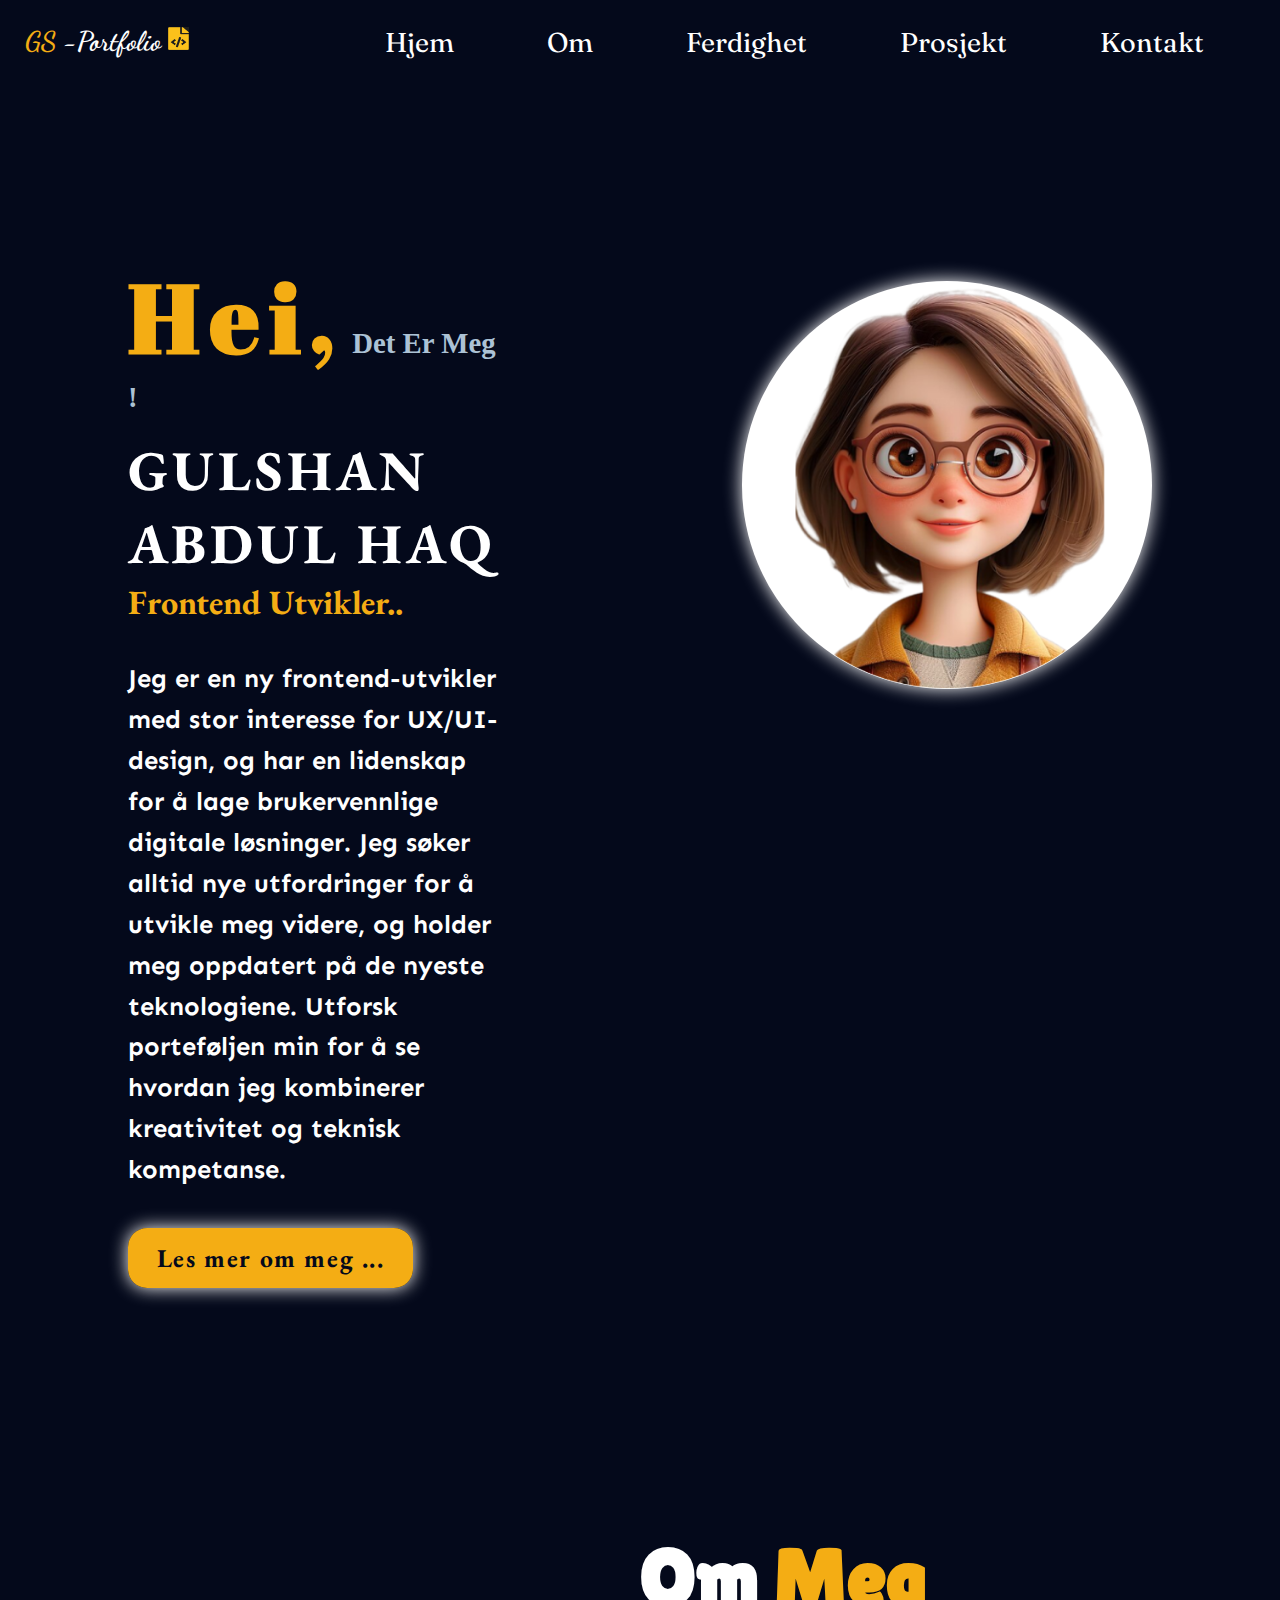
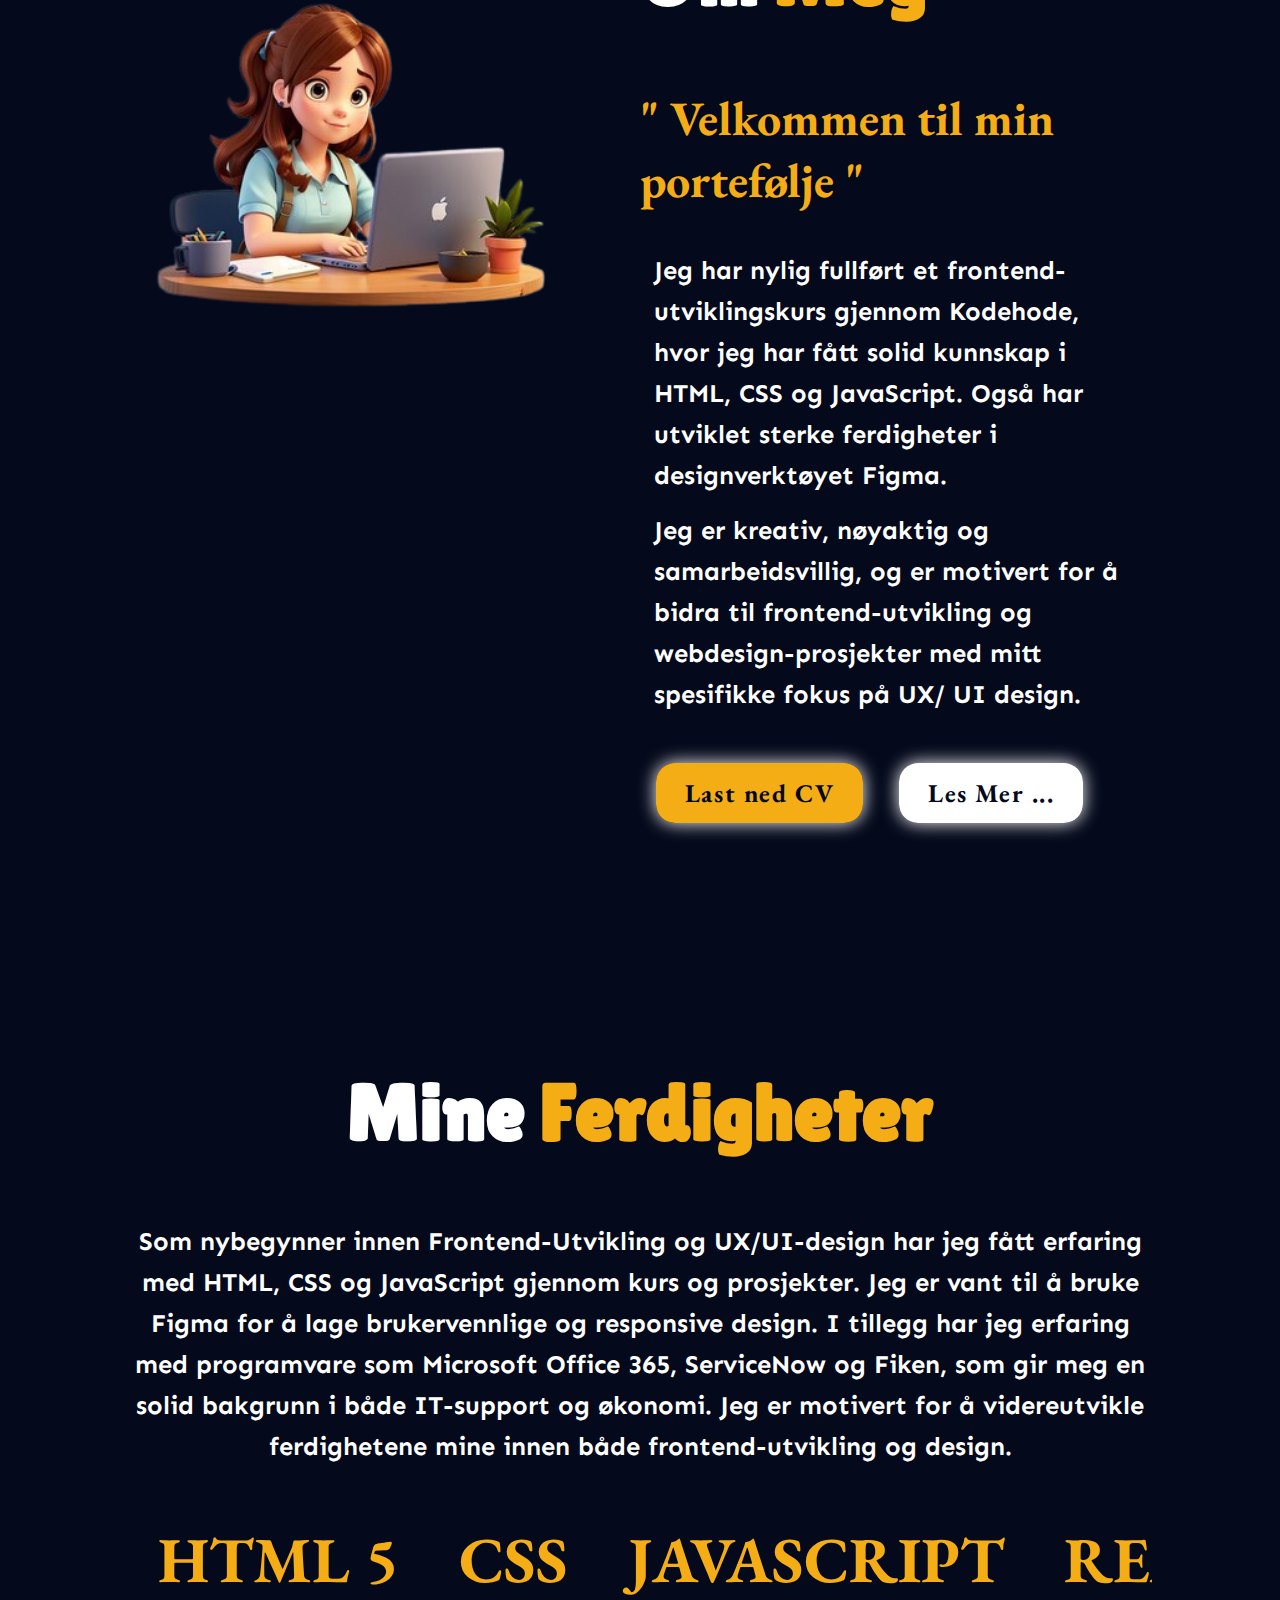
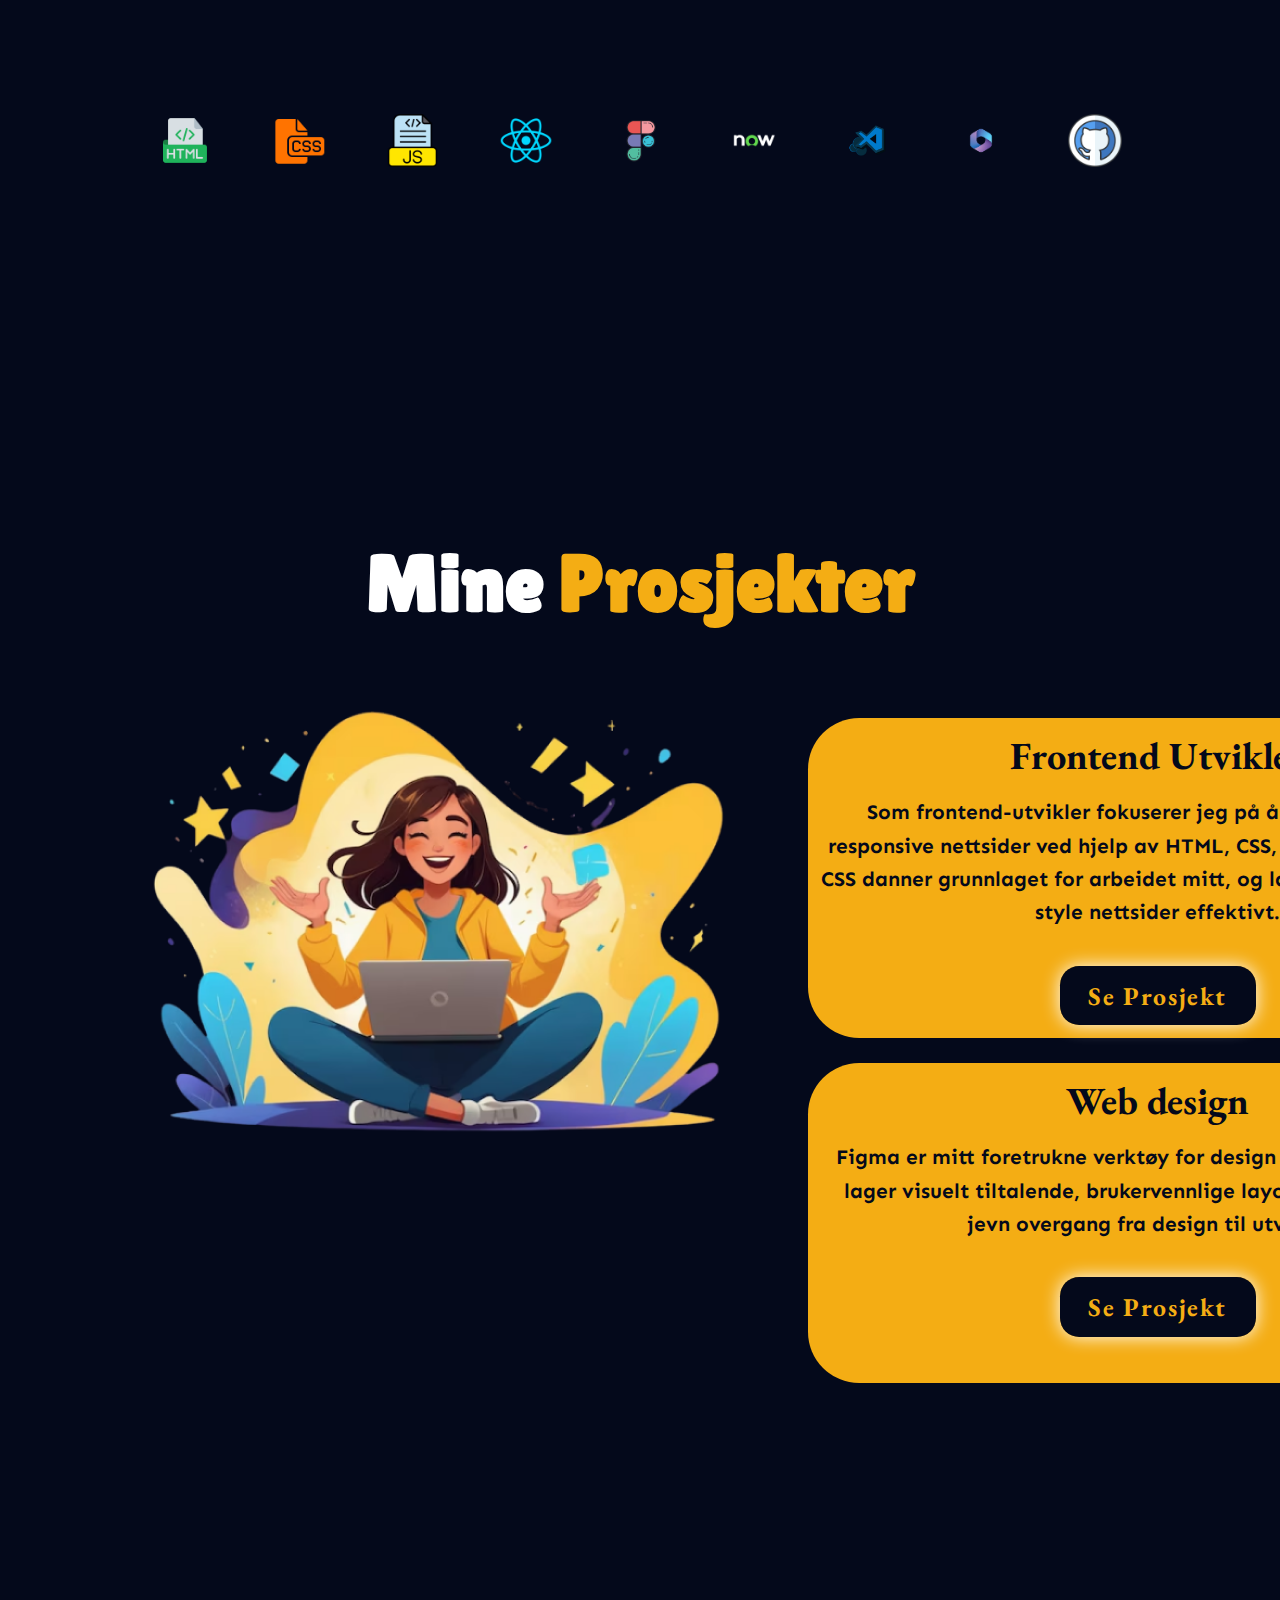
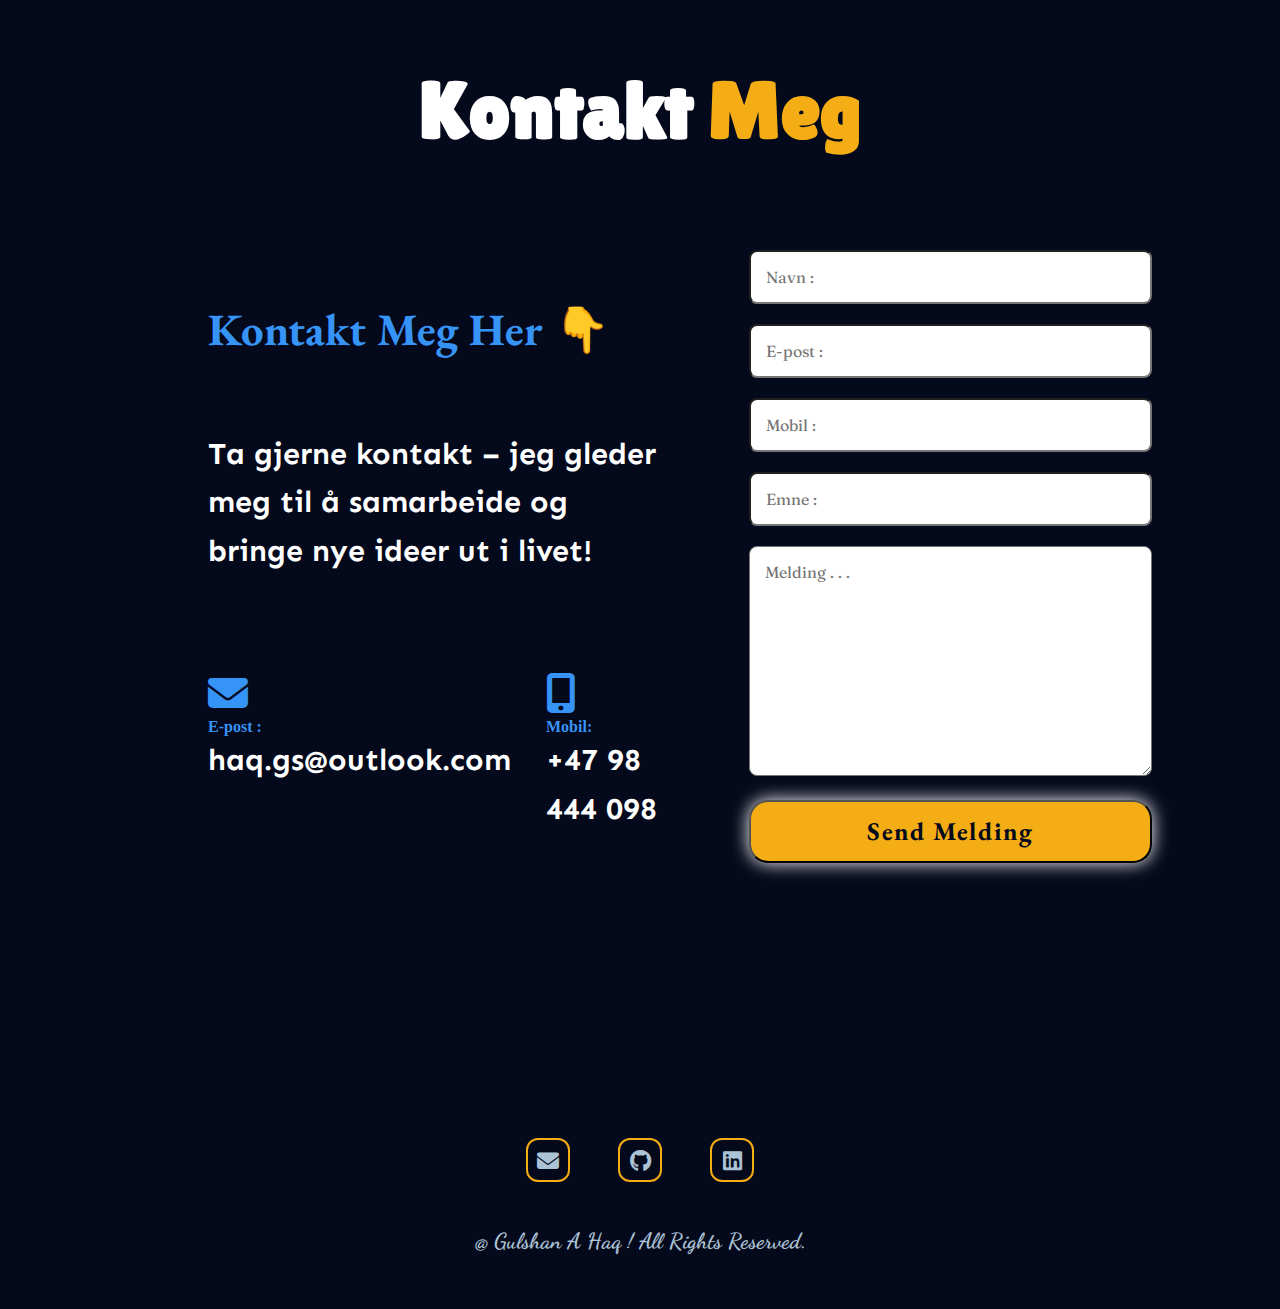
==== index.html @ 7c909b2b "first commit" ====
<!DOCTYPE html>
<html lang="en">
  <head>
    <link rel="icon" href="/images/logo.png" />
    <link rel="stylesheet" href="style.css" />
    <link
      rel="stylesheet"
      href="https://cdnjs.cloudflare.com/ajax/libs/font-awesome/6.7.2/css/all.min.css"
    />
    <link rel="preconnect" href="https://fonts.googleapis.com" />
    <link rel="preconnect" href="https://fonts.gstatic.com" crossorigin />
    <link
      href="https://fonts.googleapis.com/css2?family=Abril+Fatface&family=Concert+One&family=Dancing+Script:wght@400..700&family=EB+Garamond:ital,wght@0,400..800;1,400..800&family=Fraunces:ital,opsz,wght@0,9..144,100..900;1,9..144,100..900&family=Lilita+One&family=Roboto:ital,wght@0,100..900;1,100..900&family=Sen:wght@400..800&display=swap"
      rel="stylesheet"
    />
    <meta charset="UTF-8" />
    <meta name="viewport" content="width=device-width, initial-scale=1.0" />
    <title>GS-Portfolio 📜</title>
  </head>

  <body>
    <header class="hero">
      <a href="#home" class="logo-text"
        ><span>GS</span> -Portfolio
        <img class="avatar" src="/images/logo.png" alt=""
      /></a>
      <i class="fa-solid fa-bars" id="menu"></i>
      <nav class="nav-item">
        <a href="#home" class="active">Hjem</a>
        <a href="#about">Om</a>
        <a href="#skill">Ferdighet</a>
        <a href="#project">Prosjekt</a>
        <a href="#contact">Kontakt</a>
      </nav>
    </header>

    <!-- Home Section -->

    <section class="home" id="home">
      <div class="main-text">
        <h2 class="title"><span class="hi"> Hei,</span> Det Er Meg !</h2>
        <h1>GULSHAN ABDUL HAQ</h1>
        <h3 class="sec-title"><span></span></h3>
        <p>
          Jeg er en ny frontend-utvikler med stor interesse for UX/UI-design, og
          har en lidenskap for å lage brukervennlige digitale løsninger. Jeg
          søker alltid nye utfordringer for å utvikle meg videre, og holder meg
          oppdatert på de nyeste teknologiene. Utforsk porteføljen min for å se
          hvordan jeg kombinerer kreativitet og teknisk kompetanse.
        </p>
        <div class="btn-gp">
          <a href="#about" class="button">Les mer om meg ...</a>
        </div>
      </div>
      <div class="profile-img">
        <img src="/images/Profile-img.png" alt="profile" />
      </div>
    </section>

    <!-- About Section -->

    <section class="about" id="about">
      <div class="about-img">
        <img src="/images/imge 1.png" />
      </div>
      <div class="about-content">
        <h2 class="sec-main-title">Om <span> Meg</span></h2>
        <h3>" Velkommen til min portefølje "</h3>
        <p>
          Jeg har nylig fullført et frontend-utviklingskurs gjennom Kodehode,
          hvor jeg har fått solid kunnskap i HTML, CSS og JavaScript. Også har
          utviklet sterke ferdigheter i designverktøyet Figma.
        </p>
        <p id="pre">
          Jeg er kreativ, nøyaktig og samarbeidsvillig, og er motivert for å
          bidra til frontend-utvikling og webdesign-prosjekter med mitt
          spesifikke fokus på UX/ UI design.
        </p>
        <div class="btn-gp">
          <a
            href="https://www.figma.com/proto/mhnG9wKRWBPn8OyDYV8kW4/Gulshan-CV?node-id=0-122&t=l3WP8nBnWAN8lAWL-0&scaling=min-zoom&content-scaling=fixed&page-id=0%3A1&hide-ui=1"
            target="_blank"
            class="button"
            >Last ned CV</a
          >
          <a
            href="https://www.figma.com/proto/DWPA4QDFUedU6P9Cvgsxxa/Pitch?node-id=0-9&t=EdlfCKDQo7dmoypr-0&scaling=min-zoom&content-scaling=fixed&page-id=0%3A1&hide-ui=1"
            target="_blank"
            class="button"
            >Les Mer ...</a
          >
        </div>
      </div>
    </section>

    <!-- Resume Section -->

    <section class="skill" id="skill">
      <h2 class="sec-main-title">Mine <span> Ferdigheter</span></h2>
      <div class="content-text">
        <p>
          Som nybegynner innen Frontend-Utvikling og UX/UI-design har jeg fått
          erfaring med HTML, CSS og JavaScript gjennom kurs og prosjekter. Jeg
          er vant til å bruke Figma for å lage brukervennlige og responsive
          design. I tillegg har jeg erfaring med programvare som Microsoft
          Office 365, ServiceNow og Fiken, som gir meg en solid bakgrunn i både
          IT-support og økonomi. Jeg er motivert for å videreutvikle
          ferdighetene mine innen både frontend-utvikling og design.
        </p>
      </div>

      <div class="slider-1">
        <div class="category">
          <div class="item"><h3>HTML 5</h3></div>
          <div class="item"><h3>CSS</h3></div>
          <div class="item"><h3>JAVASCRIPT</h3></div>
          <div class="item"><h3>REACT</h3></div>
          <div class="item"><h3>FIGMA</h3></div>
          <div class="item"><h3>SERVICE NOW</h3></div>
          <div class="item"><h3>VS CODE</h3></div>
          <div class="item"><h3>OFFICE 365</h3></div>
          <div class="item"><h3>GITHUB</h3></div>
        </div>
      </div>

      <div class="slider-2">
        <div class="category">
          <div class="item-2"><img src="/icons/html.png" alt="" /></div>
          <div class="item-2"><img src="/icons/css.png" alt="" /></div>
          <div class="item-2"><img src="/icons/js.png" alt="" /></div>
          <div class="item-2"><img src="/icons/React.webp" alt="" /></div>
          <div class="item-2"><img src="/icons/figma.png" alt="" /></div>
          <div class="item-2"><img src="/icons/sv.png" alt="" /></div>
          <div class="item-2"><img src="/icons/VS.png" alt="" /></div>
          <div class="item-2"><img src="/icons/image 13.png" alt="" /></div>
          <div class="item-2"><img src="/icons/github.png" alt="" /></div>
        </div>
      </div>
    </section>

    <!-- Project section -->

    <section class="project" id="project">
      <h2 class="sec-main-title">Mine <span>Prosjekter</span></h2>
      <div class="projects-container">
        <div class="img-container">
          <img src="/images/image 1.png" alt="" />
        </div>
        <div class="text-container">
          <div class="projects-box">
            <h4>Frontend Utvikler</h4>
            <p>
              Som frontend-utvikler fokuserer jeg på å lage dynamiske,
              responsive nettsider ved hjelp av HTML, CSS, JavaScript. HTML og
              CSS danner grunnlaget for arbeidet mitt, og lar meg strukturere og
              style nettsider effektivt.
            </p>
            <div class="btn-gp">
              <a class="button" href="frontend-projects.html" target="_blank"
                >Se Prosjekt</a
              >
            </div>
          </div>

          <div class="projects-box">
            <h4>Web design</h4>
            <p>
              Figma er mitt foretrukne verktøy for design og prototyping. Jeg
              lager visuelt tiltalende, brukervennlige layouter, som sikrer en
              jevn overgang fra design til utvikling.
            </p>
            <div class="btn-gp">
              <a class="button" href="figma_projects.html" target="_blank"
                >Se Prosjekt</a
              >
            </div>
          </div>
        </div>
      </div>
    </section>

    <!-- Contact section -->
    <section class="contact" id="contact">
      <h2 class="sec-main-title">Kontakt <span>Meg</span></h2>

      <div class="contact-container">
        <div class="left-box">
          <h4>Kontakt Meg Her 👇</h4>
          <p>
            Ta gjerne kontakt – jeg gleder meg til å samarbeide og bringe nye
            ideer ut i livet!
          </p>
          <div class="contact-info">
            <div class="contact-1">
              <div class="icon">
                <i class="fa-solid fa-envelope"></i>
              </div>
              <div class="contact-details">
                <h5>E-post :</h5>
                <p>haq.gs@outlook.com</p>
              </div>
            </div>

            <div class="contact-1">
              <div class="icon">
                <i class="fa-solid fa-mobile-screen-button"></i>
              </div>
              <div class="contact-details">
                <h5>Mobil:</h5>
                <p>+47 98 444 098</p>
              </div>
            </div>
          </div>
        </div>

        <div class="form-box">
          <form action="">
            <div class="form-group">
              <div class="form-container">
                <input type="text" placeholder="Navn :" required />
                <input type="email" placeholder="E-post :" required />
                <input type="number" placeholder="Mobil :" required />
                <input type="text" placeholder="Emne :" required />
              </div>
            </div>

            <div class="form-group-sec">
              <textarea
                name=""
                id=""
                cols="60"
                rows="20"
                placeholder="Melding . . ."
                required
              ></textarea>
            </div>

            <div class="btn-gp">
              <input type="submit" value="Send Melding" class="button" />
            </div>
          </form>
        </div>
      </div>
    </section>

    <!-- Footer -->
    <footer class="footer">
      <div class="social">
        <a href="mailto:haq.gs@outlook.com"
          ><i class="fa-solid fa-envelope"></i
        ></a>
        <a href="https://github.com/Haq-Gulshan" target="_blank"
          ><i class="fa-brands fa-github"></i
        ></a>
        <a
          href="https://www.linkedin.com/in/gulshan-abdul-haq-49710a2a9/"
          target="_blank"
          ><i class="fa-brands fa-linkedin"></i
        ></a>
      </div>
      <p class="name">@ Gulshan A Haq ! All Rights Reserved.</p>
    </footer>
  </body>
</html>
---- style.css ----
* {
  margin: 0;
  padding: 0;
  box-sizing: border-box;
  text-decoration: none;
}

html {
  scroll-behavior: smooth;
}

body {
  background-color: var(--main-bg-color);
}

section {
  padding: 8rem 10% 8rem;
  min-height: 100vh;
}

:root {
  --main-bg-color: #04091b;
  --text-color: white;
  --sec-text-color: #acc2d5;
  --accent-color: rgb(244, 173, 20);
  --icon-color: #3794f7;

  --logo-footer: "Dancing Script", serif;
  --nav-input: "Fraunces", serif;
  --paragraph: "Sen", serif;
  --sec-title: "EB Garamond", serif;
  --sec-main-title: "Lilita One", serif;
  --hi-text: "Abril Fatface", serif;
}

/* Hero section--- */
.hero {
  background-color: var(--main-bg-color);
  top: 0;
  position: sticky;
  width: 100%;
  display: flex;
  justify-content: space-between;
  align-items: center;
}
.logo-text {
  font-size: 1.7rem;
  font-weight: bold;
  color: var(--text-color);
  font-family: var(--logo-footer);
  margin: 25px;
}
.logo-text span {
  color: var(--accent-color);
}

.avatar {
  max-width: 23px;
  max-height: 23px;
}

/* Navigation section----- */
.nav-item {
  display: flex;
  gap: 5px;
}

.nav-item a {
  color: var(--text-color);
  font-size: 1.7rem;
  padding: 8px 12px;
  margin-right: 4rem;
  font-family: var(--nav-input);
}

.nav-item a:hover {
  background: var(--accent-color);
  color: var(--main-bg-color);
  border-radius: 13px;
}

#menu {
  display: none;
  color: var(--accent-color);
  font-size: 2.4rem;
}

/* Home Section------- */
.home {
  display: flex;
  gap: 15rem;
}
.main-text {
  margin-top: 2.5rem;
}
.title {
  font-size: 1.8rem;
  margin-bottom: 20px;
  color: var(--sec-text-color);
}
.hi {
  color: var(--accent-color);
  font-size: 6rem;
  letter-spacing: 10px;
  font-family: var(--hi-text);
}
.main-text h1 {
  font-size: 3.5rem;
  letter-spacing: 4px;
  color: var(--text-color);
  font-family: var(--sec-title);
}
.sec-title {
  font-size: 34px;
  font-family: var(--sec-title);
  margin-bottom: 35px;
}
.sec-title span::before {
  color: var(--accent-color);
  content: "Frontend Utvikler..";
  animation: words 1.5s infinite, typing 1s steps(30) infinite;
}

@keyframes words {
  0%,
  50% {
    content: "Frontend Utvikler";
  }
  51%,
  100% {
    content: "UX UI Designer";
  }
}

@keyframes typing {
  0% {
    width: 0;
  }
  25% {
    width: 100%;
  }
  50% {
    width: 0;
  }
  75% {
    width: 100%;
  }
  100% {
    width: 0;
  }
}
p {
  font-family: var(--paragraph);
  color: var(--text-color);
  font-weight: bold;
  font-size: 1.6rem;
  line-height: 1.6;
  margin-bottom: 50px;
}
.button {
  font-family: var(--sec-title);
  font-weight: bold;
}
.btn-gp .button {
  color: var(--main-bg-color);
  background-color: var(--accent-color);
  box-shadow: 0 0 18px var(--text-color);
  border-radius: 1.2rem;
  font-size: 1.6rem;
  text-align: center;
  padding: 0.8rem 1.8rem;
  letter-spacing: 0.1rem;
  transition: 0.6s ease-in-out;
  cursor: pointer;
}
.btn-gp .button:hover {
  background-color: var(--main-bg-color);
  color: var(--accent-color);
  font-size: 1.8rem;
}
.profile-img img {
  width: 32vw;
  height: auto;
  border-radius: 50%;
  box-shadow: 0 0 18px var(--text-color);
  cursor: pointer;
  transition: 0.6s ease-in-out;
  background-color: var(--text-color);
  margin-top: 70px;
}
.profile-img img:hover {
  box-shadow: 0 0 15px var(--text-color), 0 0 50px var(--text-color),
    0 0 75px var(--text-color);
}

/* Om Meg section-------------- */
.about {
  display: flex;
  gap: 4rem;
}
.about-img img {
  width: 35vw;
  height: 35vw;
}
.about-content h2 {
  text-align: left;
}
.sec-main-title {
  font-family: var(--sec-main-title);
  font-size: 5rem;
  text-align: center;
  color: var(--text-color);
  margin-bottom: 4rem;
}
.sec-main-title span {
  color: var(--accent-color);
}
.about-content h3 {
  font-size: 3rem;
  color: var(--accent-color);
  font-family: var(--sec-title);
  margin-bottom: 40px;
}
.about-content p {
  margin: 0.9rem;
}
#pre {
  margin-bottom: 60px;
}
.about-content .btn-gp .button {
  margin: 16px;
}
.btn-gp a:nth-of-type(2) {
  background-color: var(--text-color);
}

/* Resume page section ------------- */
.content-text p {
  text-align: center;
}
.slider-1,
.slider-2 {
  overflow: hidden;
  position: relative;
  margin-bottom: 40px;
}
.category {
  display: flex;
  width: 100%;
  animation: slide 12s linear infinite;
}
.item,
.item-2 {
  margin: 0 30px;
  min-width: auto;
  /* height: 100px; */
}
.item-2 {
  height: 200px;
}
.item h3 {
  font-size: 4rem;
  font-family: var(--sec-title);
  color: var(--accent-color);
  transition: transform 0.5s ease-in-out;
  white-space: nowrap;
  overflow: visible;
}
.item-2 img {
  width: 100%;
  height: 100%;
  object-fit: contain;
  transition: transform 0.5s ease-in-out;
}
.slider-2 .category {
  animation: slideReverse 12s linear infinite;
}
@keyframes slideReverse {
  0% {
    transform: translateX(0);
  }
  50% {
    transform: translateX(50%);
  }
  100% {
    transform: translateX(100%);
  }
}
@keyframes slide {
  from {
    transform: translateX(50%);
  }
  to {
    transform: translateX(-80%);
  }
}

/* Project section ----------- */
.projects-container {
  display: grid;
  grid-template-columns: repeat(2, 1fr);
  gap: 1.8rem;
}
.projects-box {
  background-color: var(--accent-color);
  width: 700px;
  height: 320px;
  align-items: center;
  text-align: center;
  border-radius: 3.2rem;
  transition: 0.4s ease-in-out;
  cursor: pointer;
  margin: 25px;
  padding: 0.8rem;
}
.projects-box:hover {
  color: var(--main-bg-color);
  background: var(--text-color);
  transform: scale(1.03);
  border: 5px solid var(--accent-color);
}
.projects-box h4 {
  font-size: 2.4rem;
  font-family: var(--sec-title);
  margin-bottom: 15px;
  text-align: center;
  color: var(--main-bg-color);
}
.projects-box p {
  color: var(--main-bg-color);
  text-align: center;
  font-size: 1.3rem;
  margin-bottom: 50px;
}
.project .button {
  background-color: var(--main-bg-color);
  color: var(--accent-color);
}

/* Contact section */
.contact-container {
  display: flex;
  height: auto;
}
.left-box {
  max-width: 45%;
  margin: 80px;
}
.left-box h4 {
  font-size: 2.8rem;
  color: var(--icon-color);
  margin-bottom: 4.5rem;
  font-family: var(--sec-title);
}
.left-box p {
  font-size: 1.9rem;
  margin-bottom: 6rem;
}
.contact-info {
  display: grid;
  gap: 35px;
  grid-template-columns: 1fr 1fr;
}
.icon {
  font-size: 40px;
  color: var(--icon-color);
}
.icon:hover {
  color: var(--text-color);
}
.contact-details h5 {
  font-size: 16px;
  color: var(--icon-color);
}
.contact-details p:hover {
  color: var(--icon-color);
  text-shadow: 0 0 20px var(--text-color);
}

form {
  padding-top: 30px;
}
input,
textarea {
  font-family: var(--nav-input);
  width: 100%;
  padding: 15px;
  font-size: 16px;
  border-radius: 8px;
  margin-bottom: 20px;
}
input:focus,
textarea:focus {
  outline: none;
  border-color: var(--accent-color);
}
textarea {
  height: 230px;
}

/* Footer Section------------- */
.footer .social {
  text-align: center;
}
.footer .social a {
  width: 44px;
  height: 44px;
  line-height: 44px;
  border-radius: 12px;
  border: 2px solid var(--accent-color);
  display: inline-block;
  margin: 0 22px;
  color: var(--sec-text-color);
  font-size: 22px;
  transition: 0.2s ease-in-out;
}
.footer .social a:hover {
  color: var(--accent-color);
  background-color: var(--main-bg-color);
  transform: scale(1.3) translateY(-12px);
  box-shadow: 0 0 20px var(--text-color);
}
.footer .name {
  font-size: 22px;
  font-family: var(--logo-footer);
  color: var(--sec-text-color);
  text-align: center;
  margin-top: 42px;
}
.name:hover {
  color: var(--accent-color);
  text-shadow: 0 0 8px var(--text-color);
}

/* SCROLLBAR */
::-webkit-scrollbar {
  width: 10px;
}
::-webkit-scrollbar-thumb {
  background-color: var(--main-bg-color);
}
::-webkit-scrollbar-track {
  background-color: var(--text-color);
}
@media (max-width: 768px) {
  .nav-item {
    display: none;
    position: absolute;
  }

  #menu {
    display: block;
    cursor: pointer;
  }

  #menu.active ~ .nav-item {
    display: flex;
    flex-direction: column;
    position: absolute;
    top: 100%;
    right: 20px;
    background-color: var(--main-bg-color);
    border: 1px solid var(--icon-color);
    padding: 10px;
  }

  #menu.active ~ .nav-item a {
    display: block;
    padding: 8px 0;
  }

  .home {
    flex-direction: column;
    gap: 3rem;
    align-items: center;
  }

  .about {
    flex-direction: column;
    gap: 2rem;
    align-items: center;
  }

  .about-img img {
    width: 50vw;
    height: 50vw;
  }
}
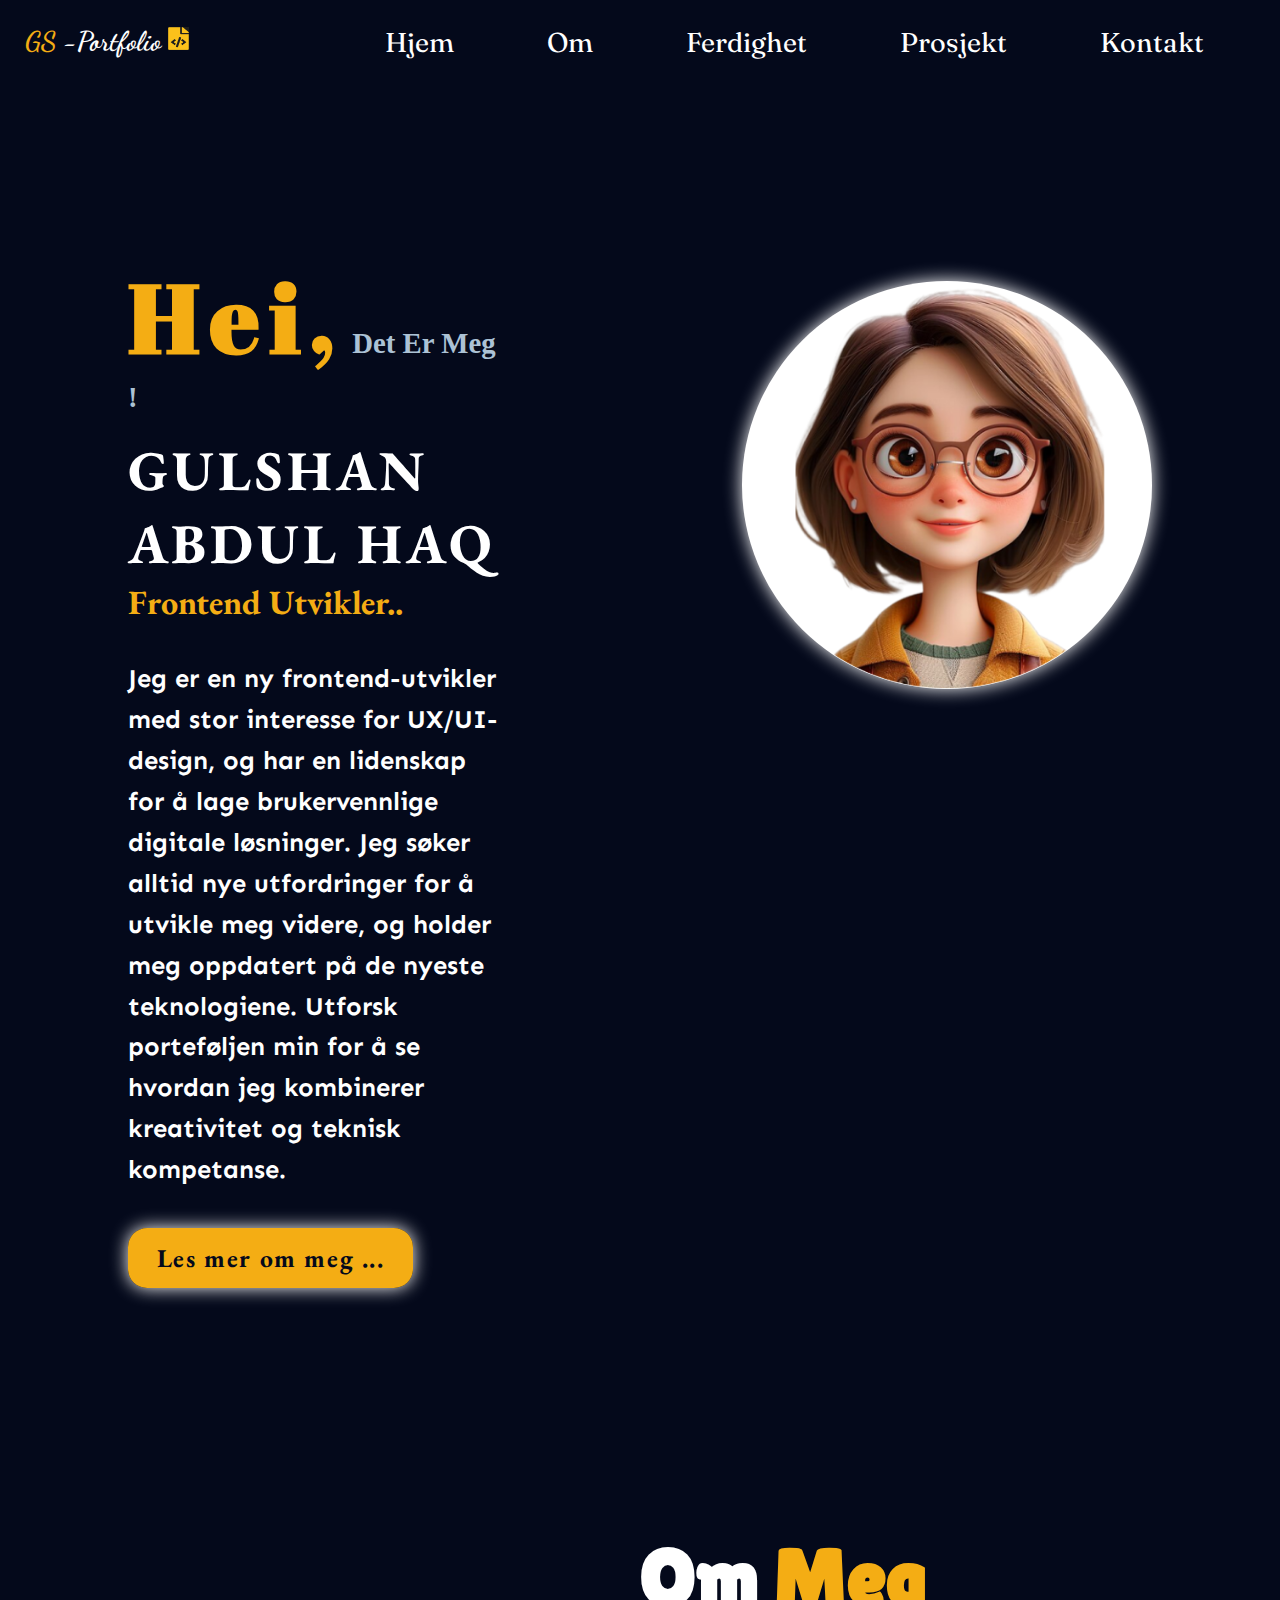
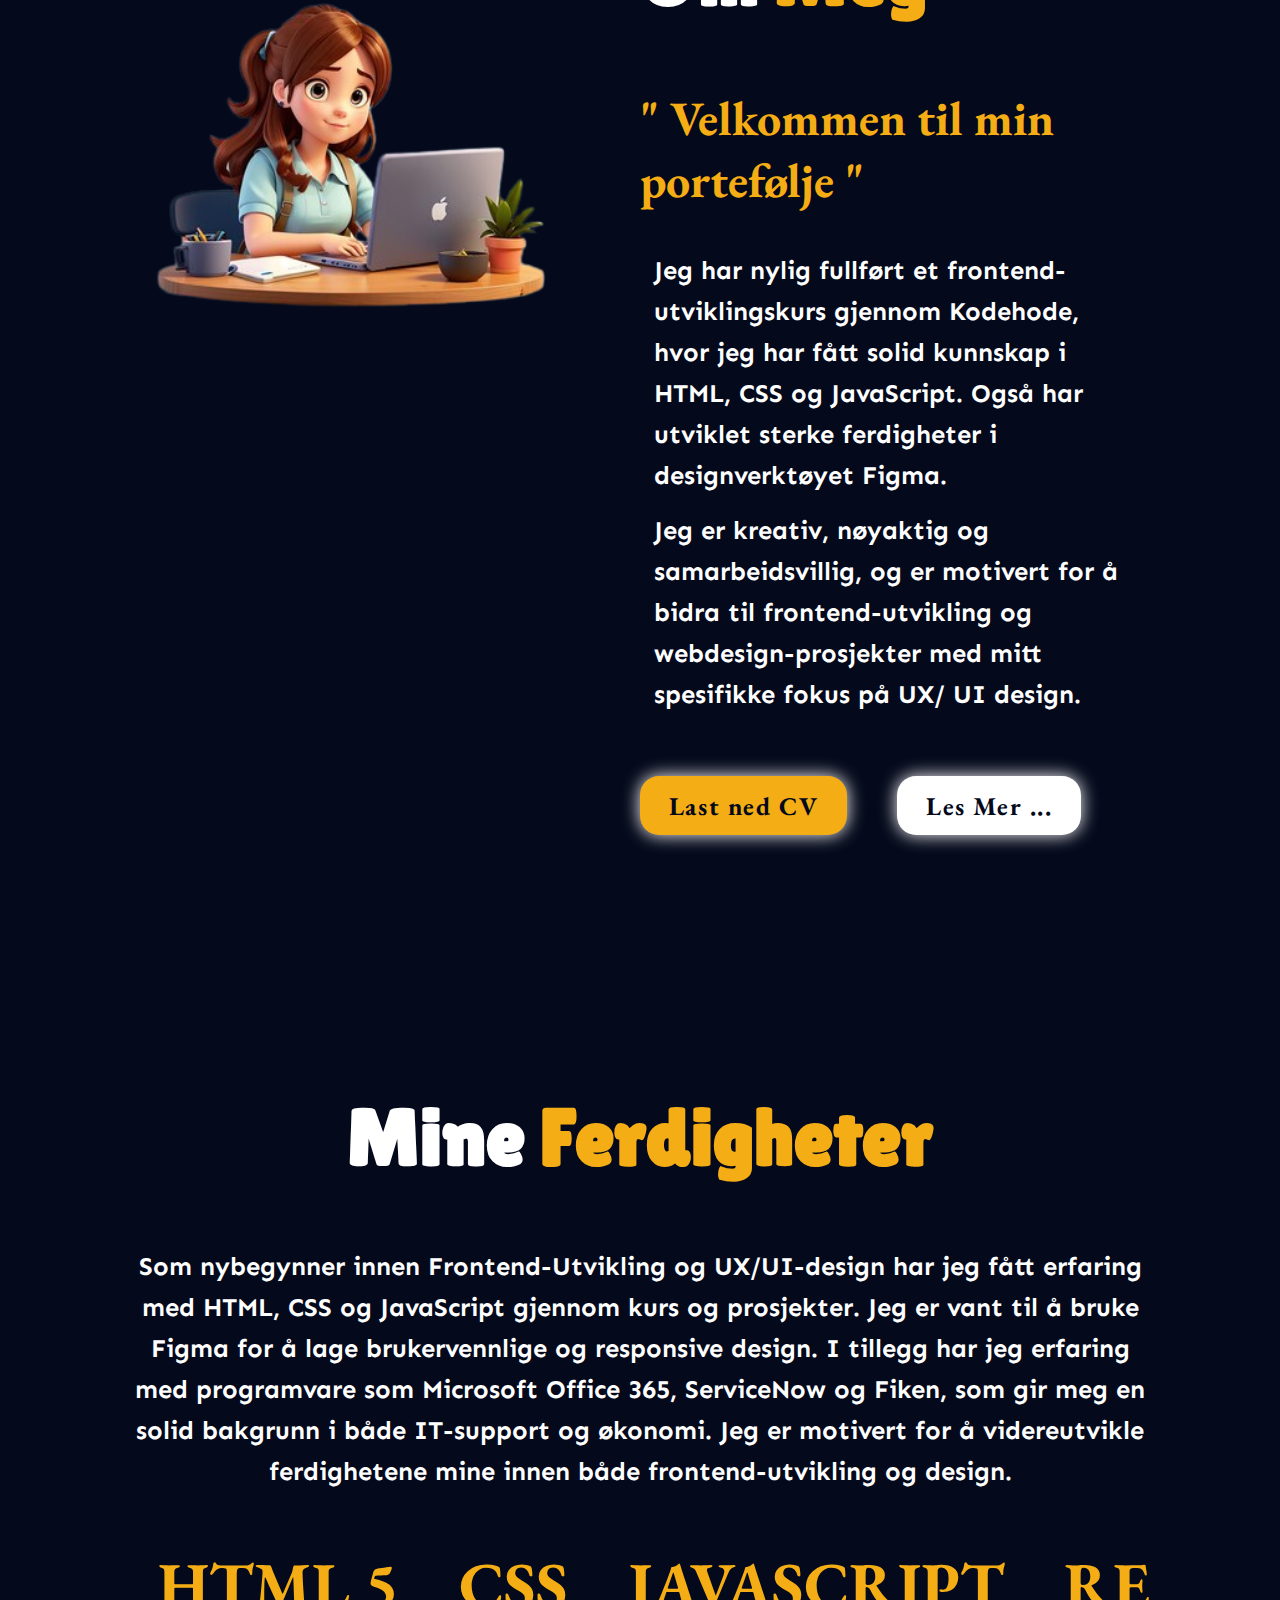
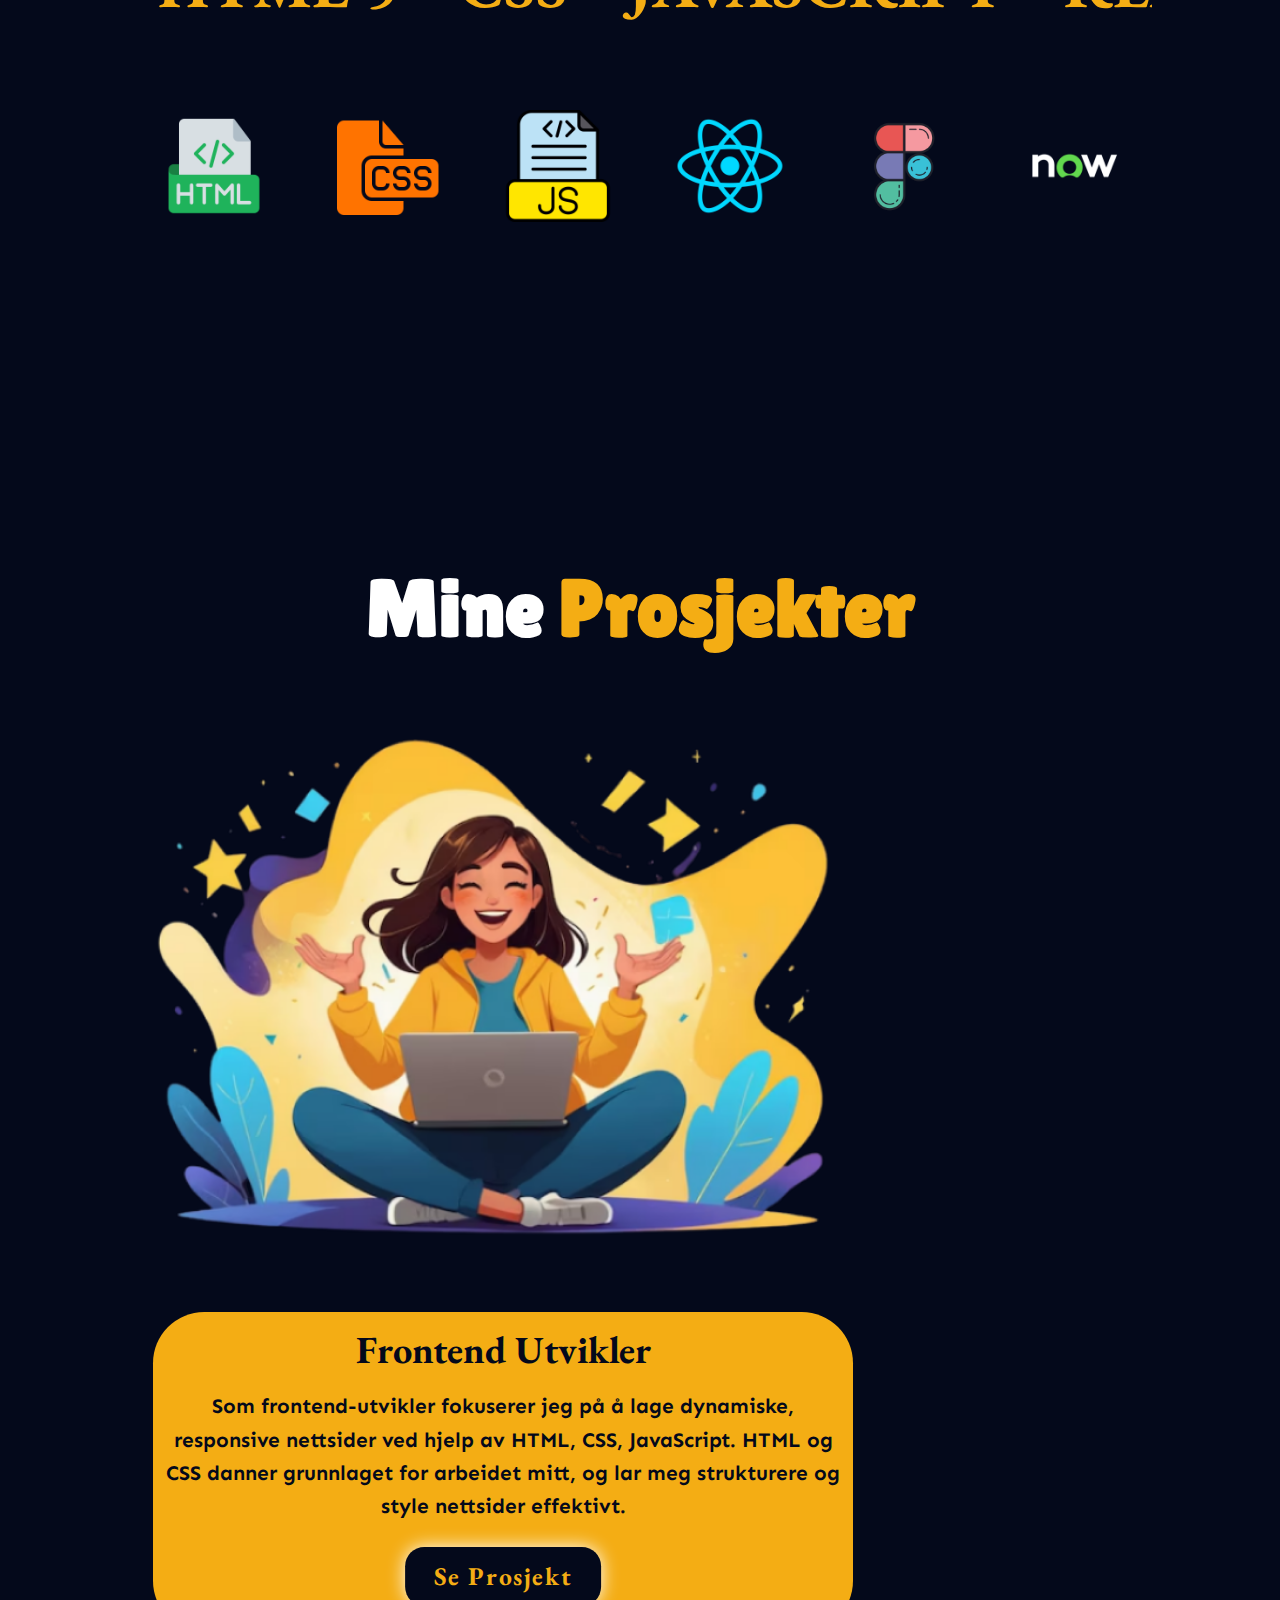
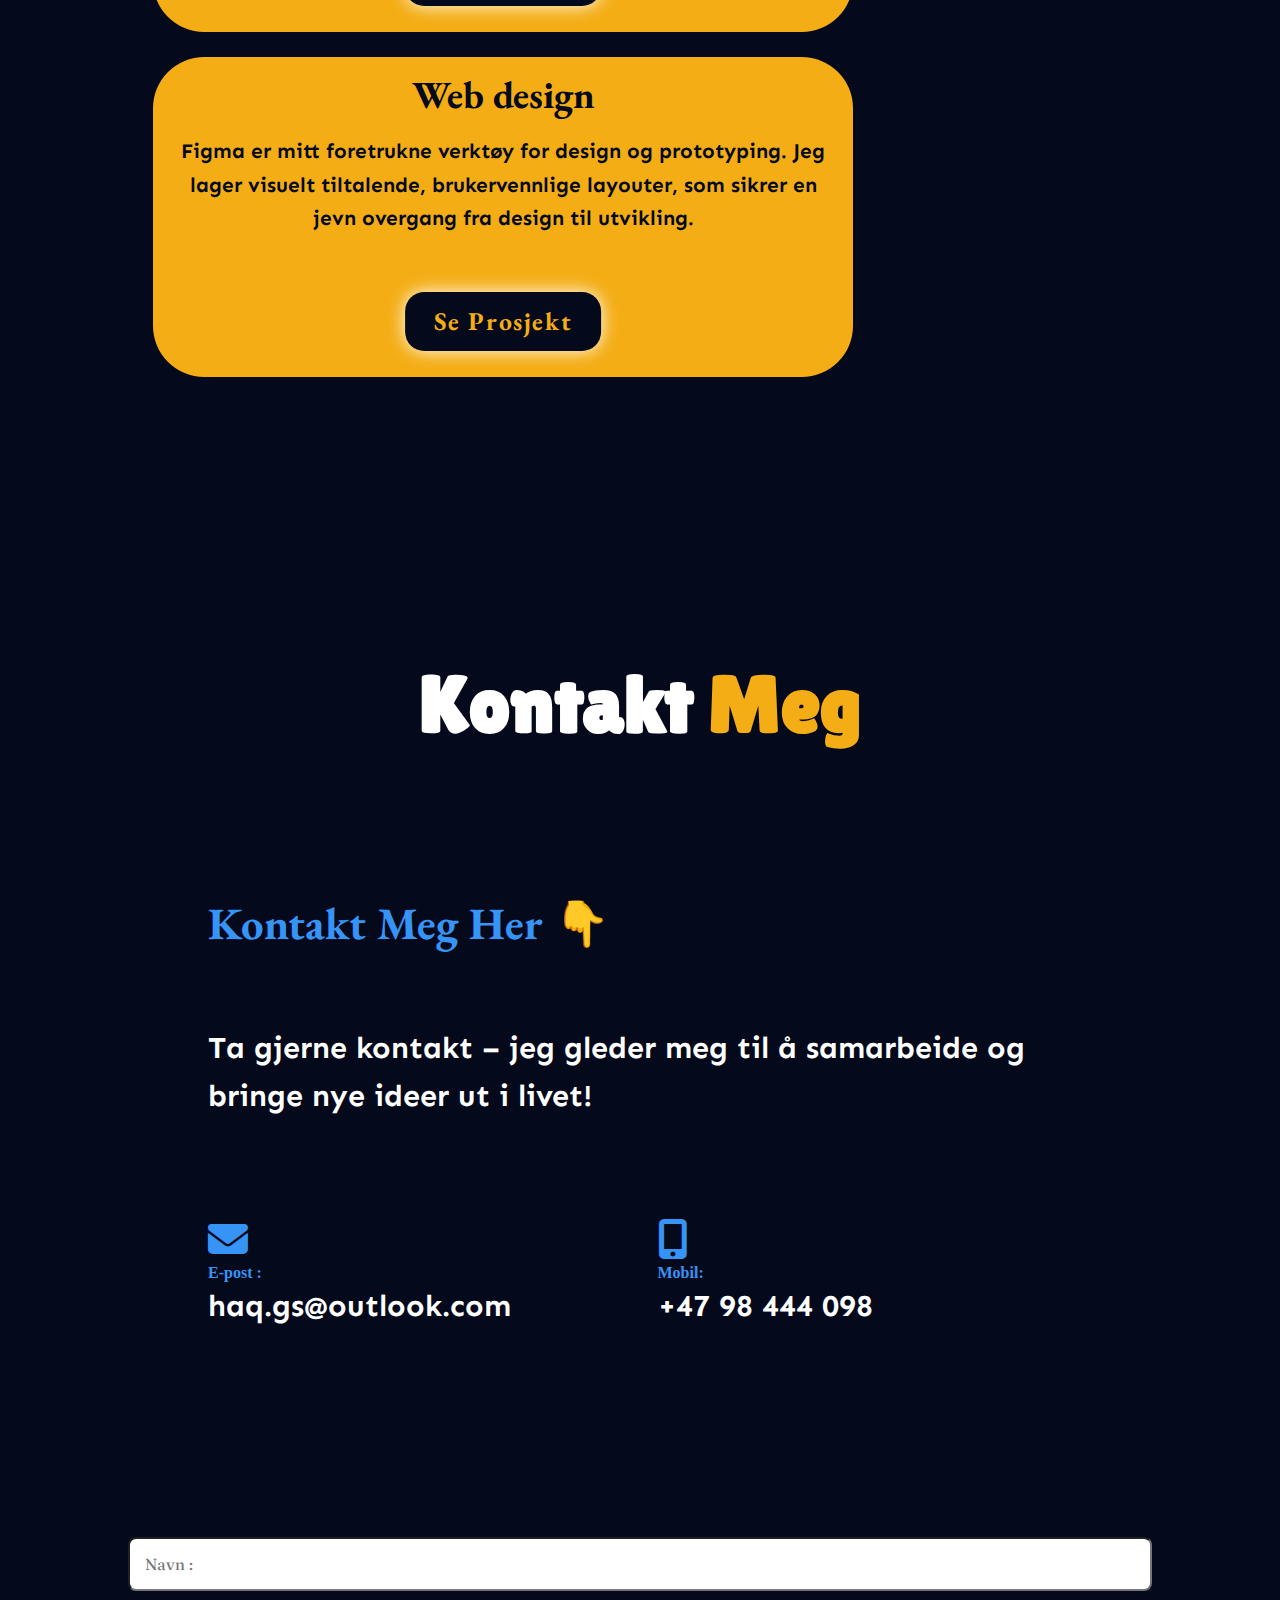
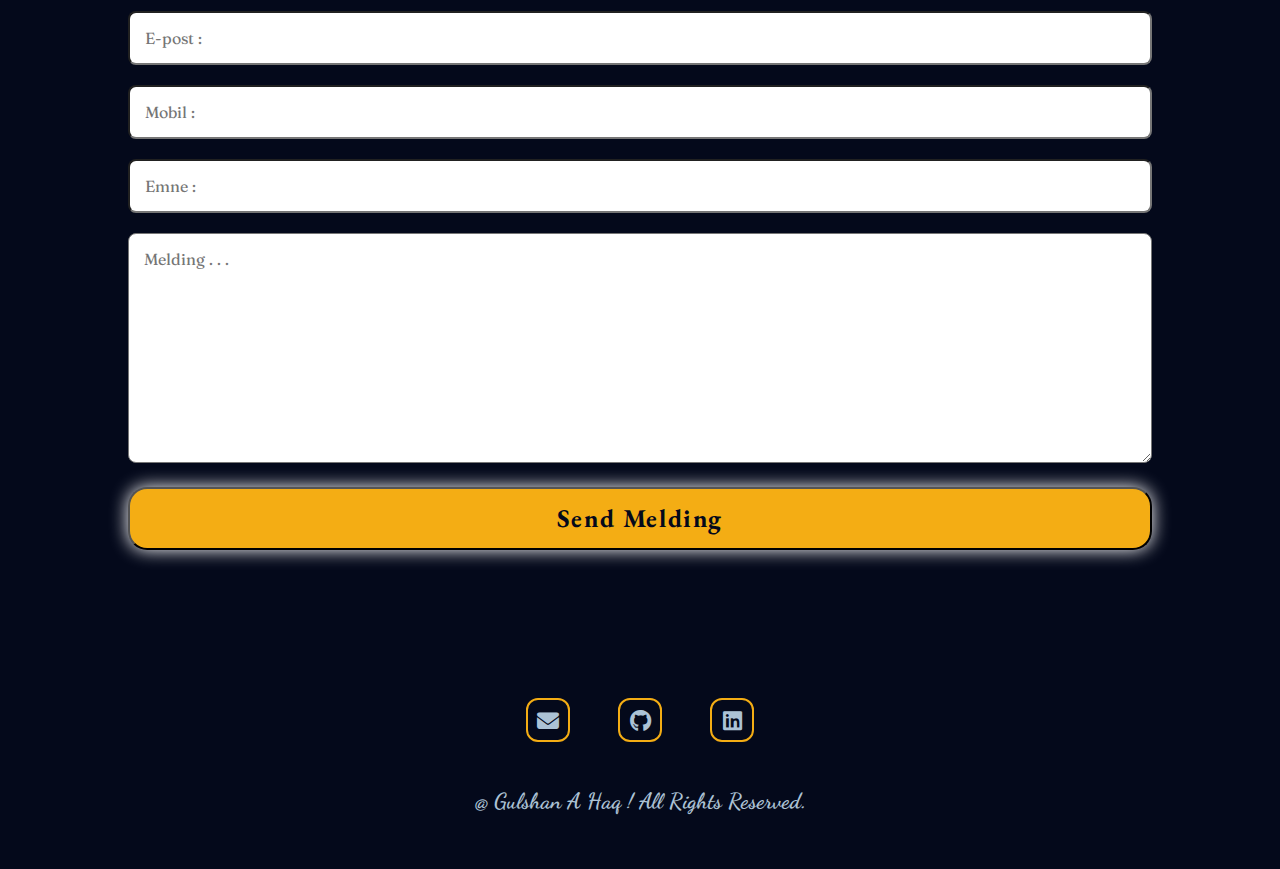
==== commit bf21facf: "update" ====
--- a/index.html
+++ b/index.html
@@ -1,7 +1,7 @@
 <!DOCTYPE html>
 <html lang="en">
   <head>
-    <link rel="icon" href="/images/logo.png" />
+    <link rel="icon" href="./images/logo.png" />
     <link rel="stylesheet" href="style.css" />
     <link
       rel="stylesheet"
@@ -22,7 +22,7 @@
     <header class="hero">
       <a href="#home" class="logo-text"
         ><span>GS</span> -Portfolio
-        <img class="avatar" src="/images/logo.png" alt=""
+        <img class="avatar" src="./images/logo.png" alt=""
       /></a>
       <i class="fa-solid fa-bars" id="menu"></i>
       <nav class="nav-item">
@@ -53,7 +53,7 @@
         </div>
       </div>
       <div class="profile-img">
-        <img src="/images/Profile-img.png" alt="profile" />
+        <img src="./images/Profile-img.png" alt="profile" />
       </div>
     </section>
 
@@ -61,7 +61,7 @@
 
     <section class="about" id="about">
       <div class="about-img">
-        <img src="/images/imge 1.png" />
+        <img src="./images/imge 1.png" />
       </div>
       <div class="about-content">
         <h2 class="sec-main-title">Om <span> Meg</span></h2>
@@ -76,13 +76,14 @@
           bidra til frontend-utvikling og webdesign-prosjekter med mitt
           spesifikke fokus på UX/ UI design.
         </p>
-        <div class="btn-gp">
+        <div class="btn-gp" id="about-btn">
           <a
             href="https://www.figma.com/proto/mhnG9wKRWBPn8OyDYV8kW4/Gulshan-CV?node-id=0-122&t=l3WP8nBnWAN8lAWL-0&scaling=min-zoom&content-scaling=fixed&page-id=0%3A1&hide-ui=1"
             target="_blank"
             class="button"
             >Last ned CV</a
           >
+
           <a
             href="https://www.figma.com/proto/DWPA4QDFUedU6P9Cvgsxxa/Pitch?node-id=0-9&t=EdlfCKDQo7dmoypr-0&scaling=min-zoom&content-scaling=fixed&page-id=0%3A1&hide-ui=1"
             target="_blank"
@@ -125,15 +126,15 @@
 
       <div class="slider-2">
         <div class="category">
-          <div class="item-2"><img src="/icons/html.png" alt="" /></div>
-          <div class="item-2"><img src="/icons/css.png" alt="" /></div>
-          <div class="item-2"><img src="/icons/js.png" alt="" /></div>
-          <div class="item-2"><img src="/icons/React.webp" alt="" /></div>
-          <div class="item-2"><img src="/icons/figma.png" alt="" /></div>
-          <div class="item-2"><img src="/icons/sv.png" alt="" /></div>
-          <div class="item-2"><img src="/icons/VS.png" alt="" /></div>
-          <div class="item-2"><img src="/icons/image 13.png" alt="" /></div>
-          <div class="item-2"><img src="/icons/github.png" alt="" /></div>
+          <div class="item-2"><img src="./icons/html.png" alt="" /></div>
+          <div class="item-2"><img src="./icons/css.png" alt="" /></div>
+          <div class="item-2"><img src="./icons/js.png" alt="" /></div>
+          <div class="item-2"><img src="./icons/React.webp" alt="" /></div>
+          <div class="item-2"><img src="./icons/figma.png" alt="" /></div>
+          <div class="item-2"><img src="./icons/sv.png" alt="" /></div>
+          <div class="item-2"><img src="./icons/VS.png" alt="" /></div>
+          <div class="item-2"><img src="./icons/image 13.png" alt="" /></div>
+          <div class="item-2"><img src="./icons/github.png" alt="" /></div>
         </div>
       </div>
     </section>
@@ -143,9 +144,7 @@
     <section class="project" id="project">
       <h2 class="sec-main-title">Mine <span>Prosjekter</span></h2>
       <div class="projects-container">
-        <div class="img-container">
-          <img src="/images/image 1.png" alt="" />
-        </div>
+        <img id="pro-img" src="./images/image 1.png" alt="" />
         <div class="text-container">
           <div class="projects-box">
             <h4>Frontend Utvikler</h4>
--- a/style.css
+++ b/style.css
@@ -38,6 +38,7 @@
   background-color: var(--main-bg-color);
   top: 0;
   position: sticky;
+  z-index: 1000;
   width: 100%;
   display: flex;
   justify-content: space-between;
@@ -161,6 +162,11 @@
   font-family: var(--sec-title);
   font-weight: bold;
 }
+#about-btn {
+  display: flex;
+  gap: 50px;
+}
+
 .btn-gp .button {
   color: var(--main-bg-color);
   background-color: var(--accent-color);
@@ -193,7 +199,7 @@
     0 0 75px var(--text-color);
 }
 
-/* Om Meg section-------------- */
+/* About section-------------- */
 .about {
   display: flex;
   gap: 4rem;
@@ -227,14 +233,12 @@
 #pre {
   margin-bottom: 60px;
 }
-.about-content .btn-gp .button {
-  margin: 16px;
-}
+
 .btn-gp a:nth-of-type(2) {
   background-color: var(--text-color);
 }
 
-/* Resume page section ------------- */
+/* Resume  section ------------- */
 .content-text p {
   text-align: center;
 }
@@ -253,7 +257,6 @@
 .item-2 {
   margin: 0 30px;
   min-width: auto;
-  /* height: 100px; */
 }
 .item-2 {
   height: 200px;
@@ -262,12 +265,12 @@
   font-size: 4rem;
   font-family: var(--sec-title);
   color: var(--accent-color);
-  transition: transform 0.5s ease-in-out;
+  /* transition: transform 0.5s ease-in-out; */
   white-space: nowrap;
   overflow: visible;
 }
 .item-2 img {
-  width: 100%;
+  width: 7rem;
   height: 100%;
   object-fit: contain;
   transition: transform 0.5s ease-in-out;
@@ -275,6 +278,32 @@
 .slider-2 .category {
   animation: slideReverse 12s linear infinite;
 }
+/* @keyframes slideReverse {
+  0% {
+    transform: translateX(0);
+  }
+  50% {
+    transform: translateX(100%);
+    opacity: 1;
+  }
+  100% {
+    transform: translateX(0);
+    opacity: 0;
+  }
+  55% {
+    transform: translateX(-250%);
+  }
+  56% {
+    opacity: 0;
+  }
+  57% {
+    opacity: 1;
+  }
+  100% {
+    transform: translateX(0);
+  }
+} */
+
 @keyframes slideReverse {
   0% {
     transform: translateX(0);
@@ -296,6 +325,7 @@
 }
 
 /* Project section ----------- */
+
 .projects-container {
   display: grid;
   grid-template-columns: repeat(2, 1fr);
@@ -312,6 +342,7 @@
   cursor: pointer;
   margin: 25px;
   padding: 0.8rem;
+  position: relative;
 }
 .projects-box:hover {
   color: var(--main-bg-color);
@@ -332,9 +363,16 @@
   font-size: 1.3rem;
   margin-bottom: 50px;
 }
+#pro-img {
+  max-width: 46em;
+}
 .project .button {
   background-color: var(--main-bg-color);
   color: var(--accent-color);
+  position: absolute;
+  bottom: 1em;
+  transform: translate(50%);
+  right: 50%;
 }
 
 /* Contact section */
@@ -442,17 +480,31 @@
 ::-webkit-scrollbar-track {
   background-color: var(--text-color);
 }
+
+/* Media Qurey section  */
+@media only screen and (max-width: 1500px) {
+  .projects-container {
+    display: flex;
+    flex-direction: column;
+    gap: 1em;
+  }
+  .left-box {
+    max-width: 100%;
+  }
+  .contact-container {
+    flex-direction: column;
+  }
+}
+
 @media (max-width: 768px) {
   .nav-item {
     display: none;
     position: absolute;
   }
-
   #menu {
     display: block;
     cursor: pointer;
   }
-
   #menu.active ~ .nav-item {
     display: flex;
     flex-direction: column;
@@ -463,26 +515,25 @@
     border: 1px solid var(--icon-color);
     padding: 10px;
   }
-
   #menu.active ~ .nav-item a {
     display: block;
     padding: 8px 0;
   }
-
   .home {
-    flex-direction: column;
+    flex-direction: column-reverse;
     gap: 3rem;
     align-items: center;
   }
-
   .about {
     flex-direction: column;
     gap: 2rem;
     align-items: center;
   }
-
   .about-img img {
     width: 50vw;
     height: 50vw;
   }
-}
+  .left-box p {
+    font-size: 1em;
+  }
+}
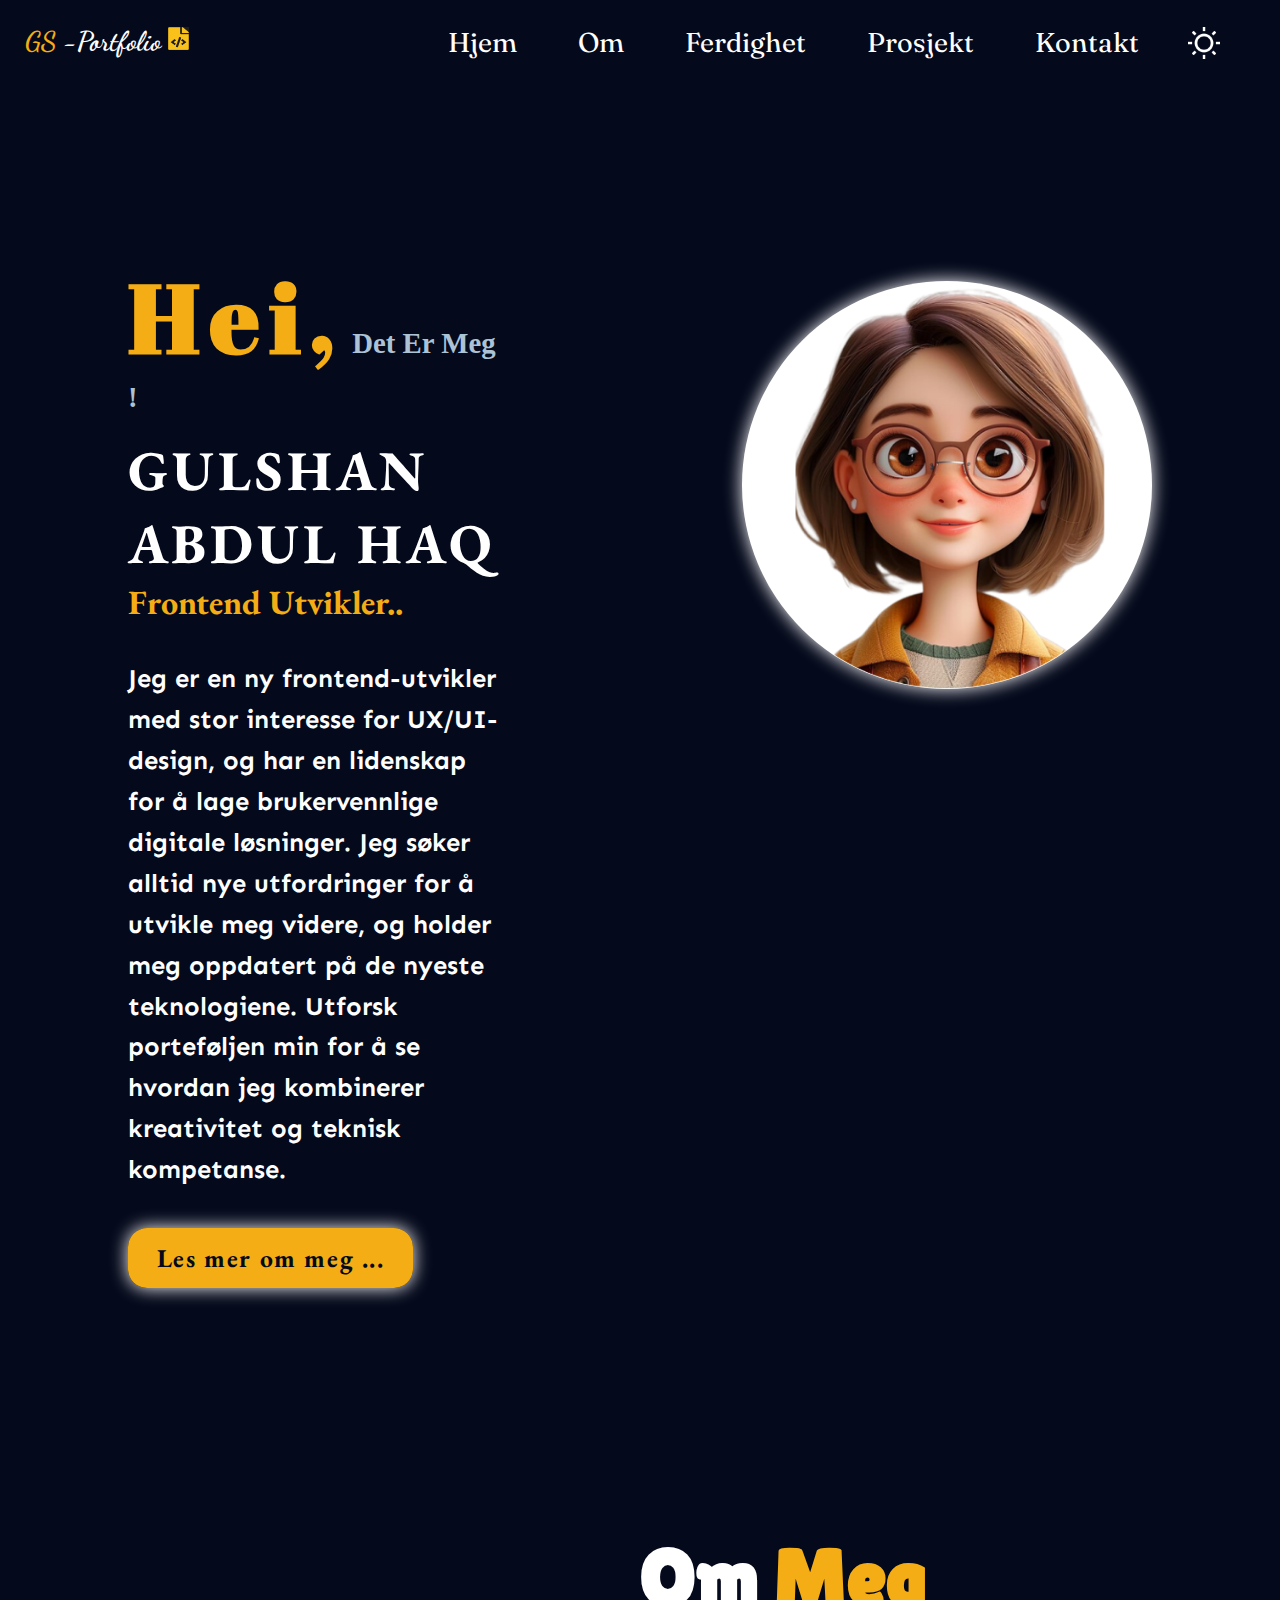
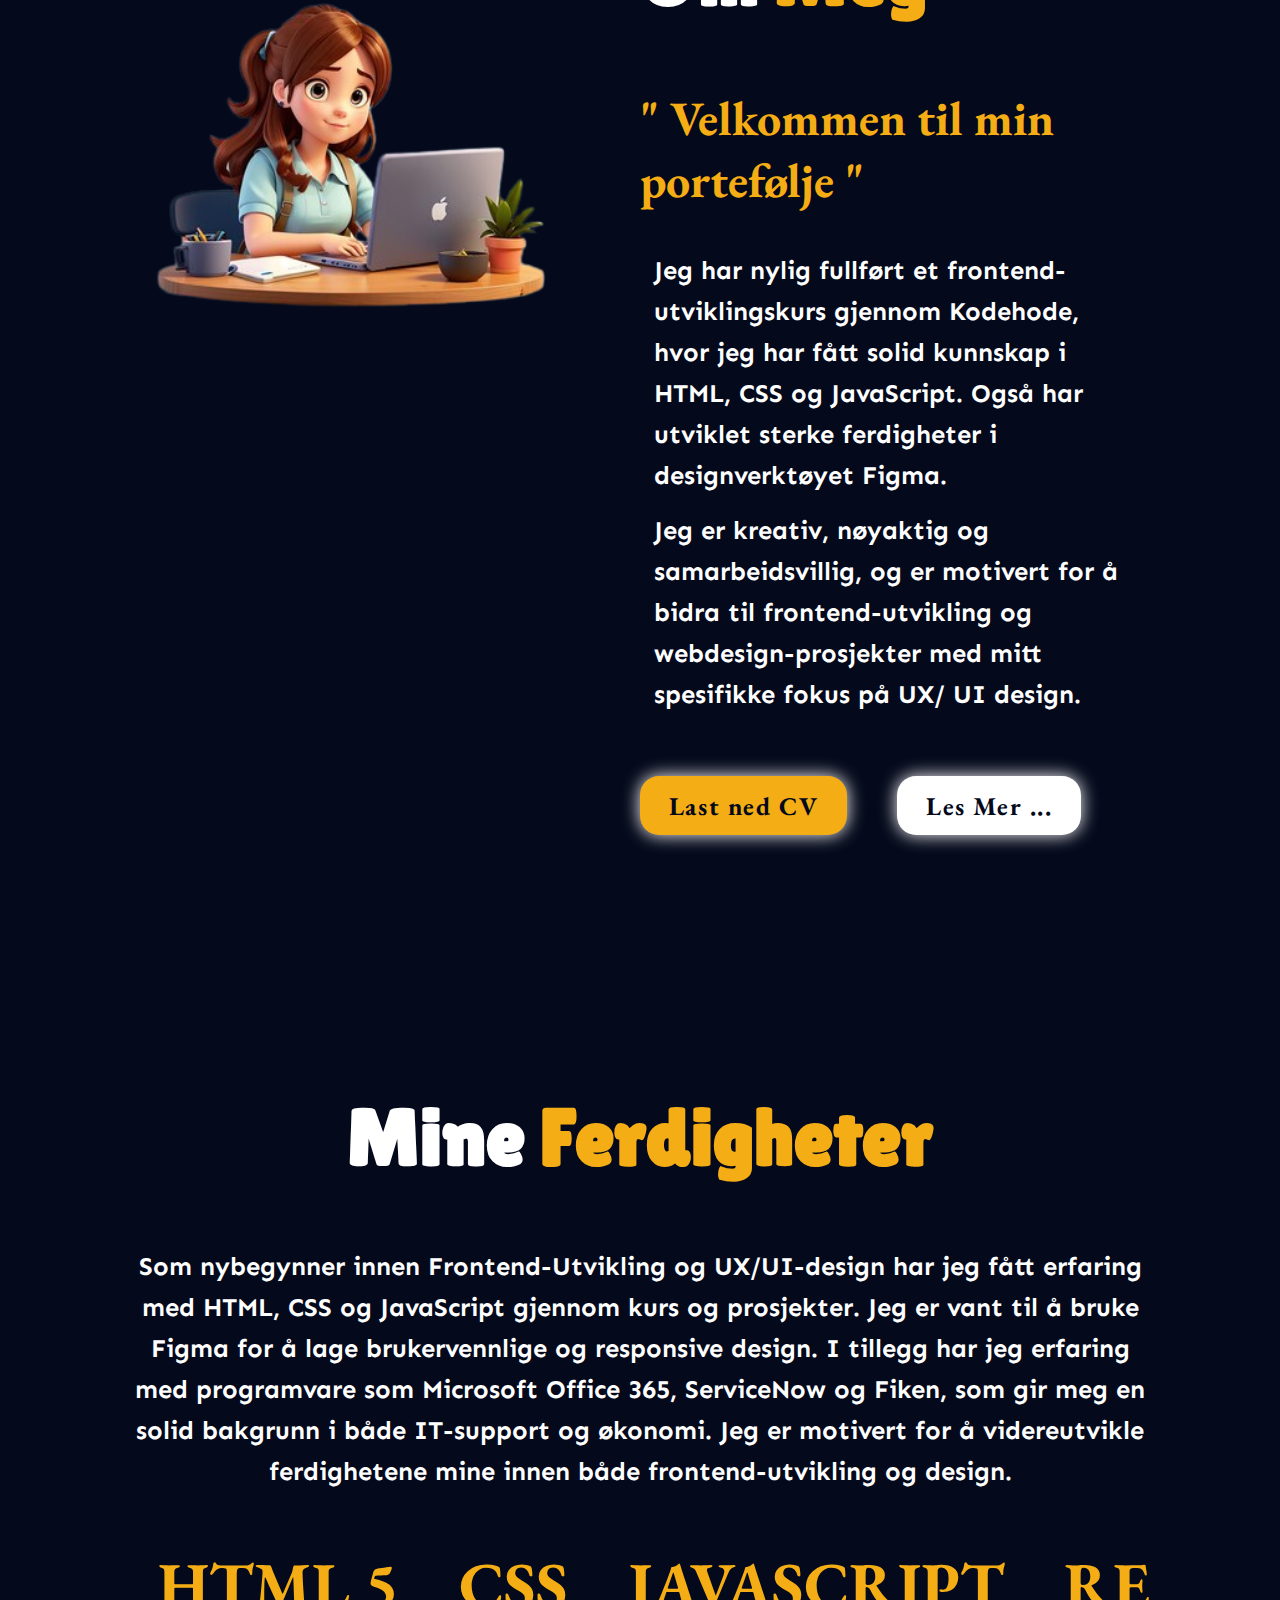
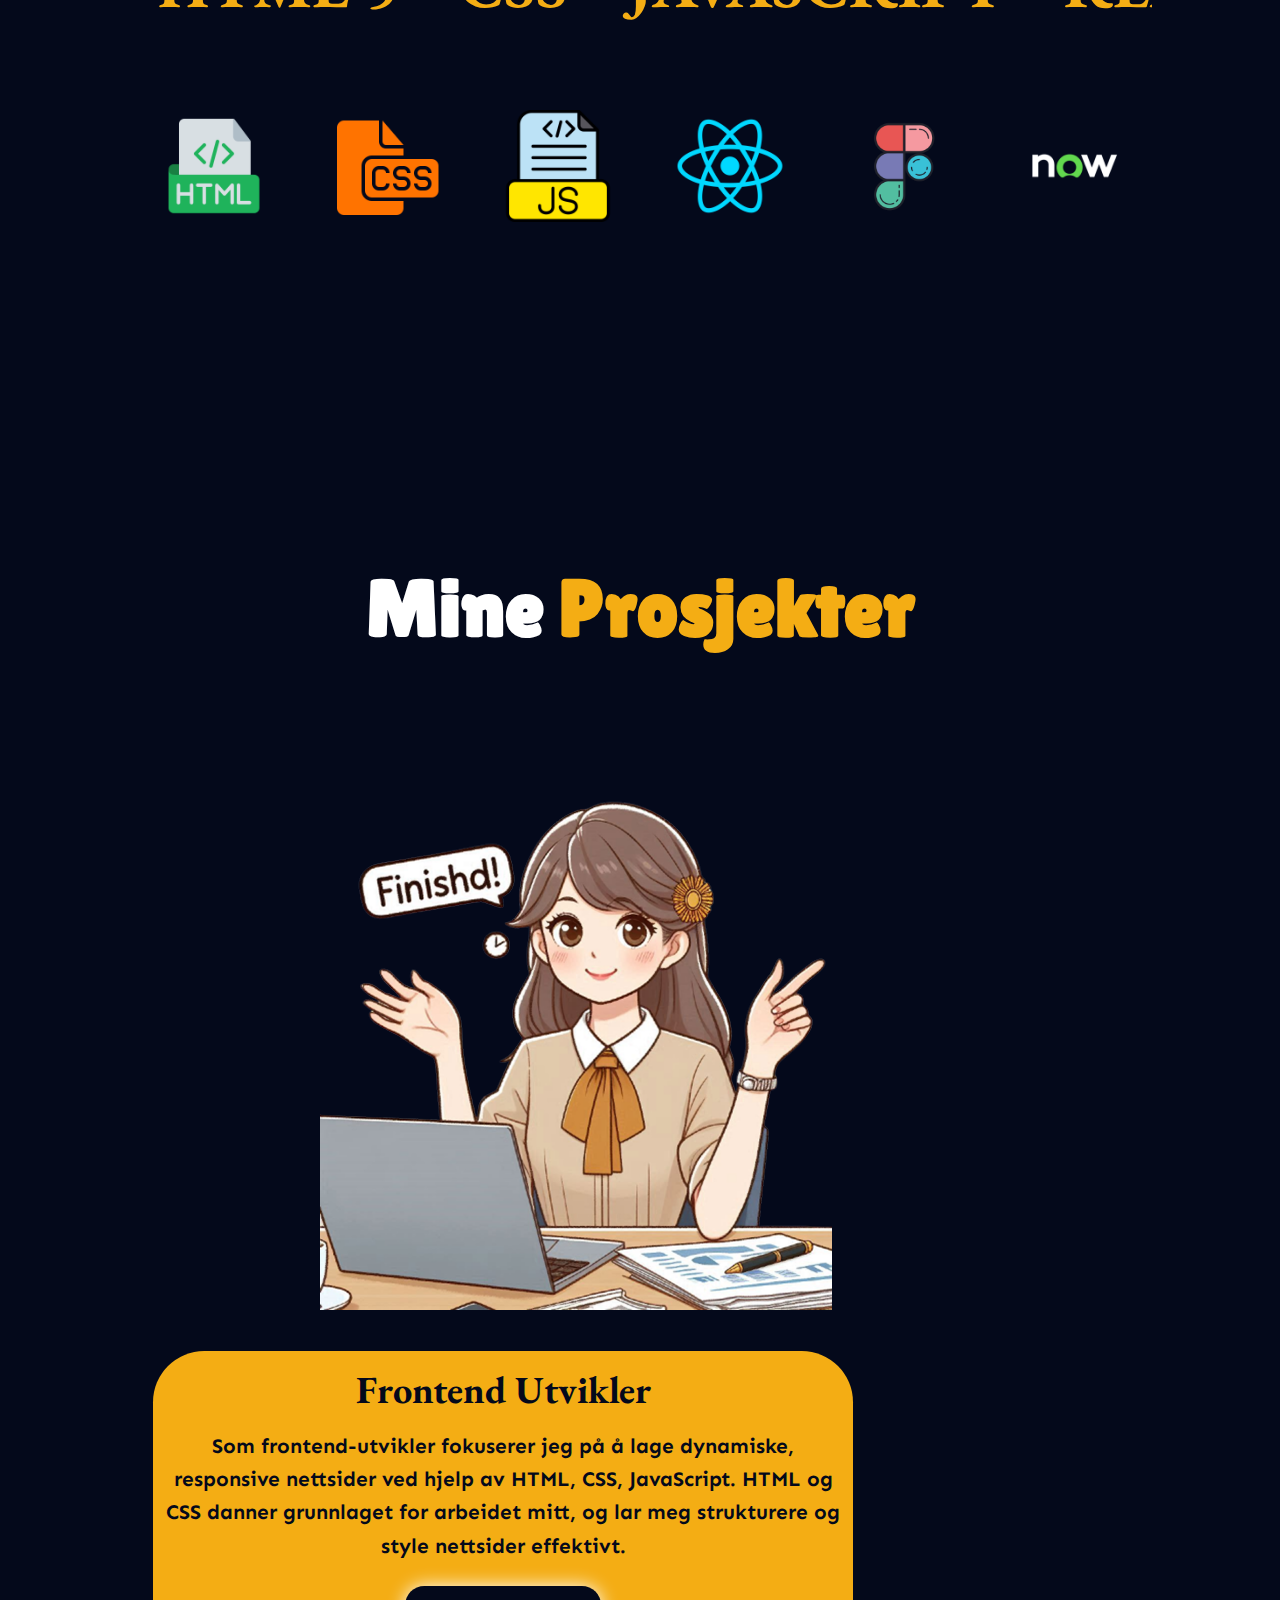
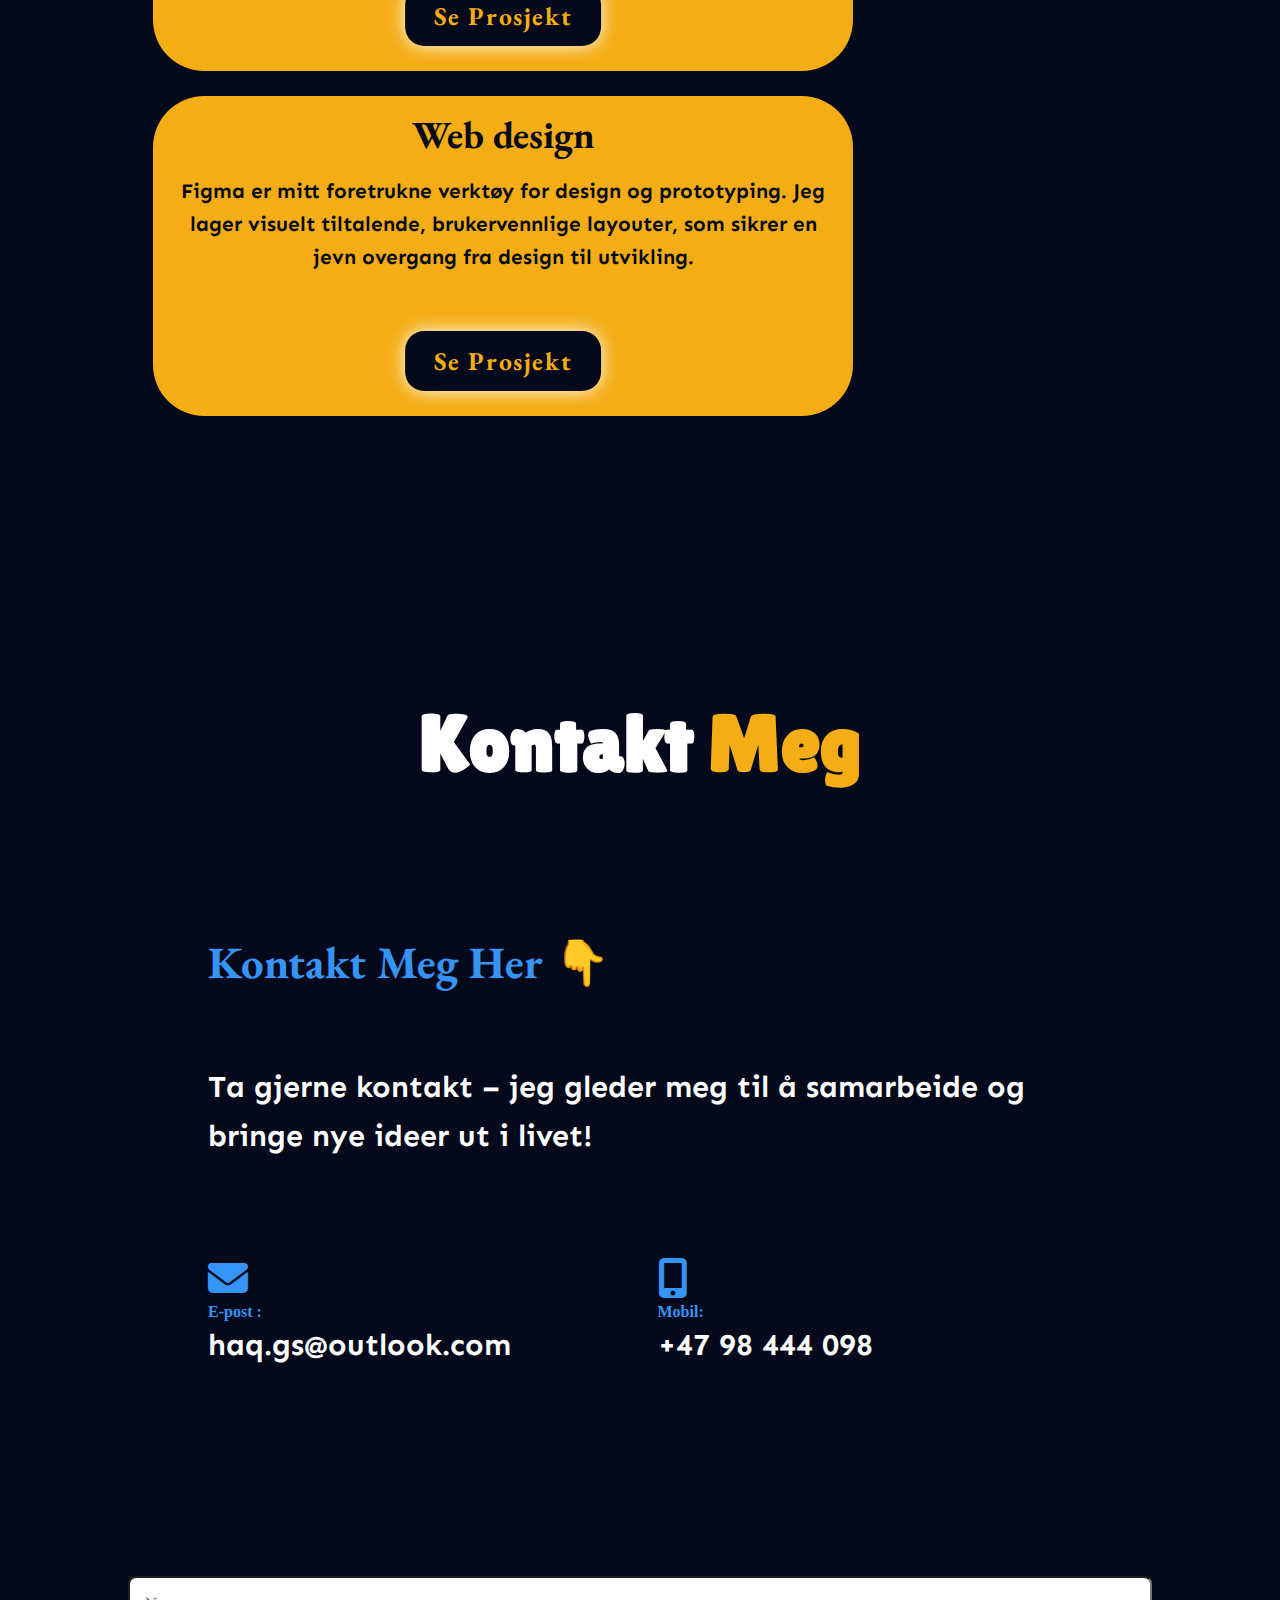
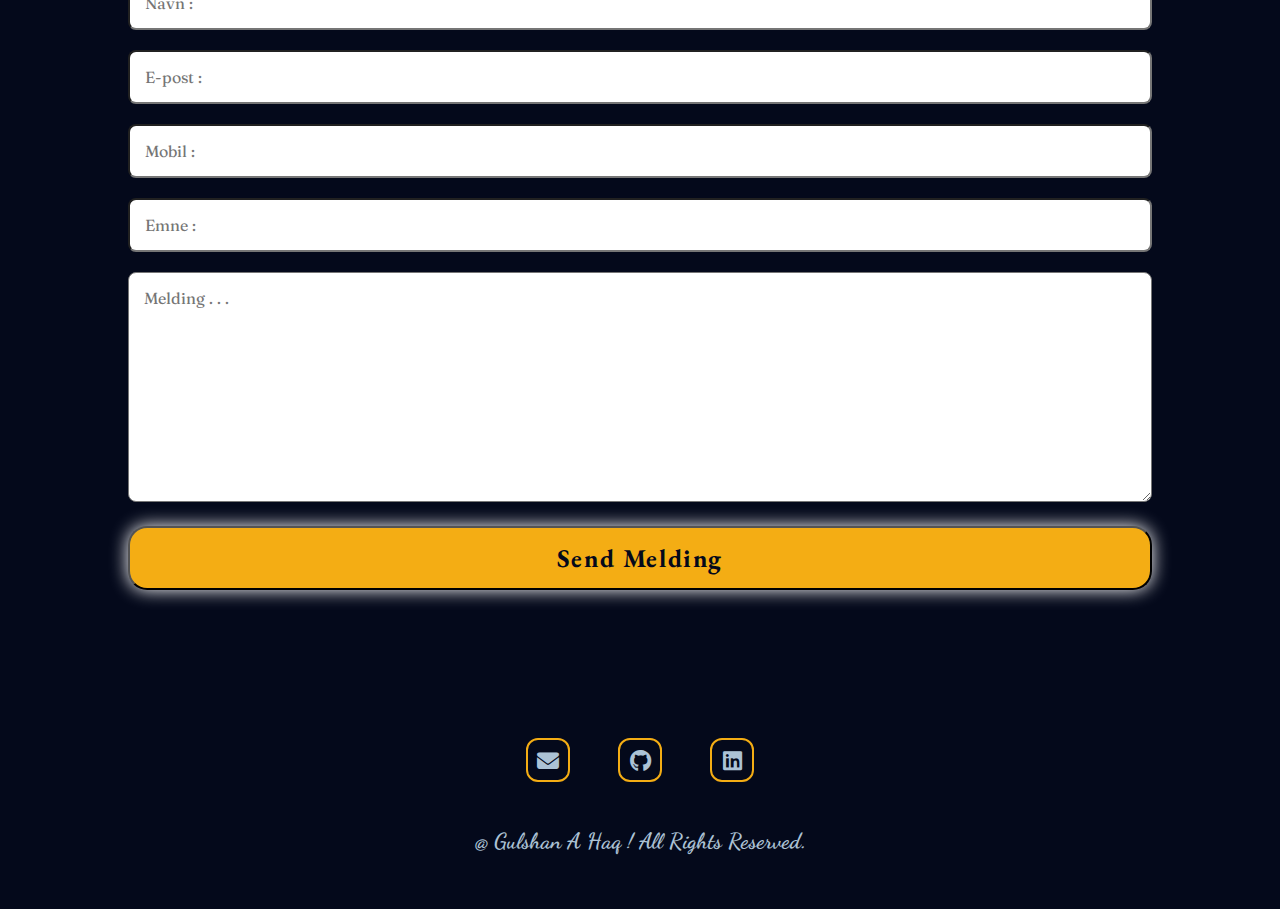
==== commit d1400337: "lightmode update" ====
--- a/index.html
+++ b/index.html
@@ -1,6 +1,7 @@
 <!DOCTYPE html>
 <html lang="en">
   <head>
+    <script src="app.js" defer></script>
     <link rel="icon" href="./images/logo.png" />
     <link rel="stylesheet" href="style.css" />
     <link
@@ -31,6 +32,7 @@
         <a href="#skill">Ferdighet</a>
         <a href="#project">Prosjekt</a>
         <a href="#contact">Kontakt</a>
+        <img id="sun" src="./mode/sun-3.png" />
       </nav>
     </header>
 
@@ -144,7 +146,7 @@
     <section class="project" id="project">
       <h2 class="sec-main-title">Mine <span>Prosjekter</span></h2>
       <div class="projects-container">
-        <img id="pro-img" src="./images/image 1.png" alt="" />
+        <img id="pro-img" src="./mode/picture.png" alt="" />
         <div class="text-container">
           <div class="projects-box">
             <h4>Frontend Utvikler</h4>
--- a/style.css
+++ b/style.css
@@ -31,6 +31,14 @@
   --sec-title: "EB Garamond", serif;
   --sec-main-title: "Lilita One", serif;
   --hi-text: "Abril Fatface", serif;
+}
+
+.light-theme {
+  --main-bg-color: rgb(225, 219, 219);
+  --text-color: #0c1f37;
+  --sec-text-color: #0c1f37;
+  --accent-color: #76a817;
+  --icon-color: #84bc1c;
 }
 
 /* Hero section--- */
@@ -65,12 +73,11 @@
   display: flex;
   gap: 5px;
 }
-
 .nav-item a {
   color: var(--text-color);
   font-size: 1.7rem;
   padding: 8px 12px;
-  margin-right: 4rem;
+  margin-right: 2rem;
   font-family: var(--nav-input);
 }
 
@@ -79,7 +86,15 @@
   color: var(--main-bg-color);
   border-radius: 13px;
 }
-
+#sun {
+  width: 32px;
+  height: 32px;
+  margin-top: 10px;
+  margin-right: 60px;
+  cursor: pointer;
+  /* margin-left: rem; */
+  align-items: center;
+}
 #menu {
   display: none;
   color: var(--accent-color);
@@ -364,7 +379,10 @@
   margin-bottom: 50px;
 }
 #pro-img {
-  max-width: 46em;
+  max-width: 32em;
+  max-height: 32em;
+  margin-left: 12rem;
+  margin-top: 5rem;
 }
 .project .button {
   background-color: var(--main-bg-color);
@@ -501,10 +519,12 @@
     display: none;
     position: absolute;
   }
+
   #menu {
     display: block;
     cursor: pointer;
   }
+
   #menu.active ~ .nav-item {
     display: flex;
     flex-direction: column;
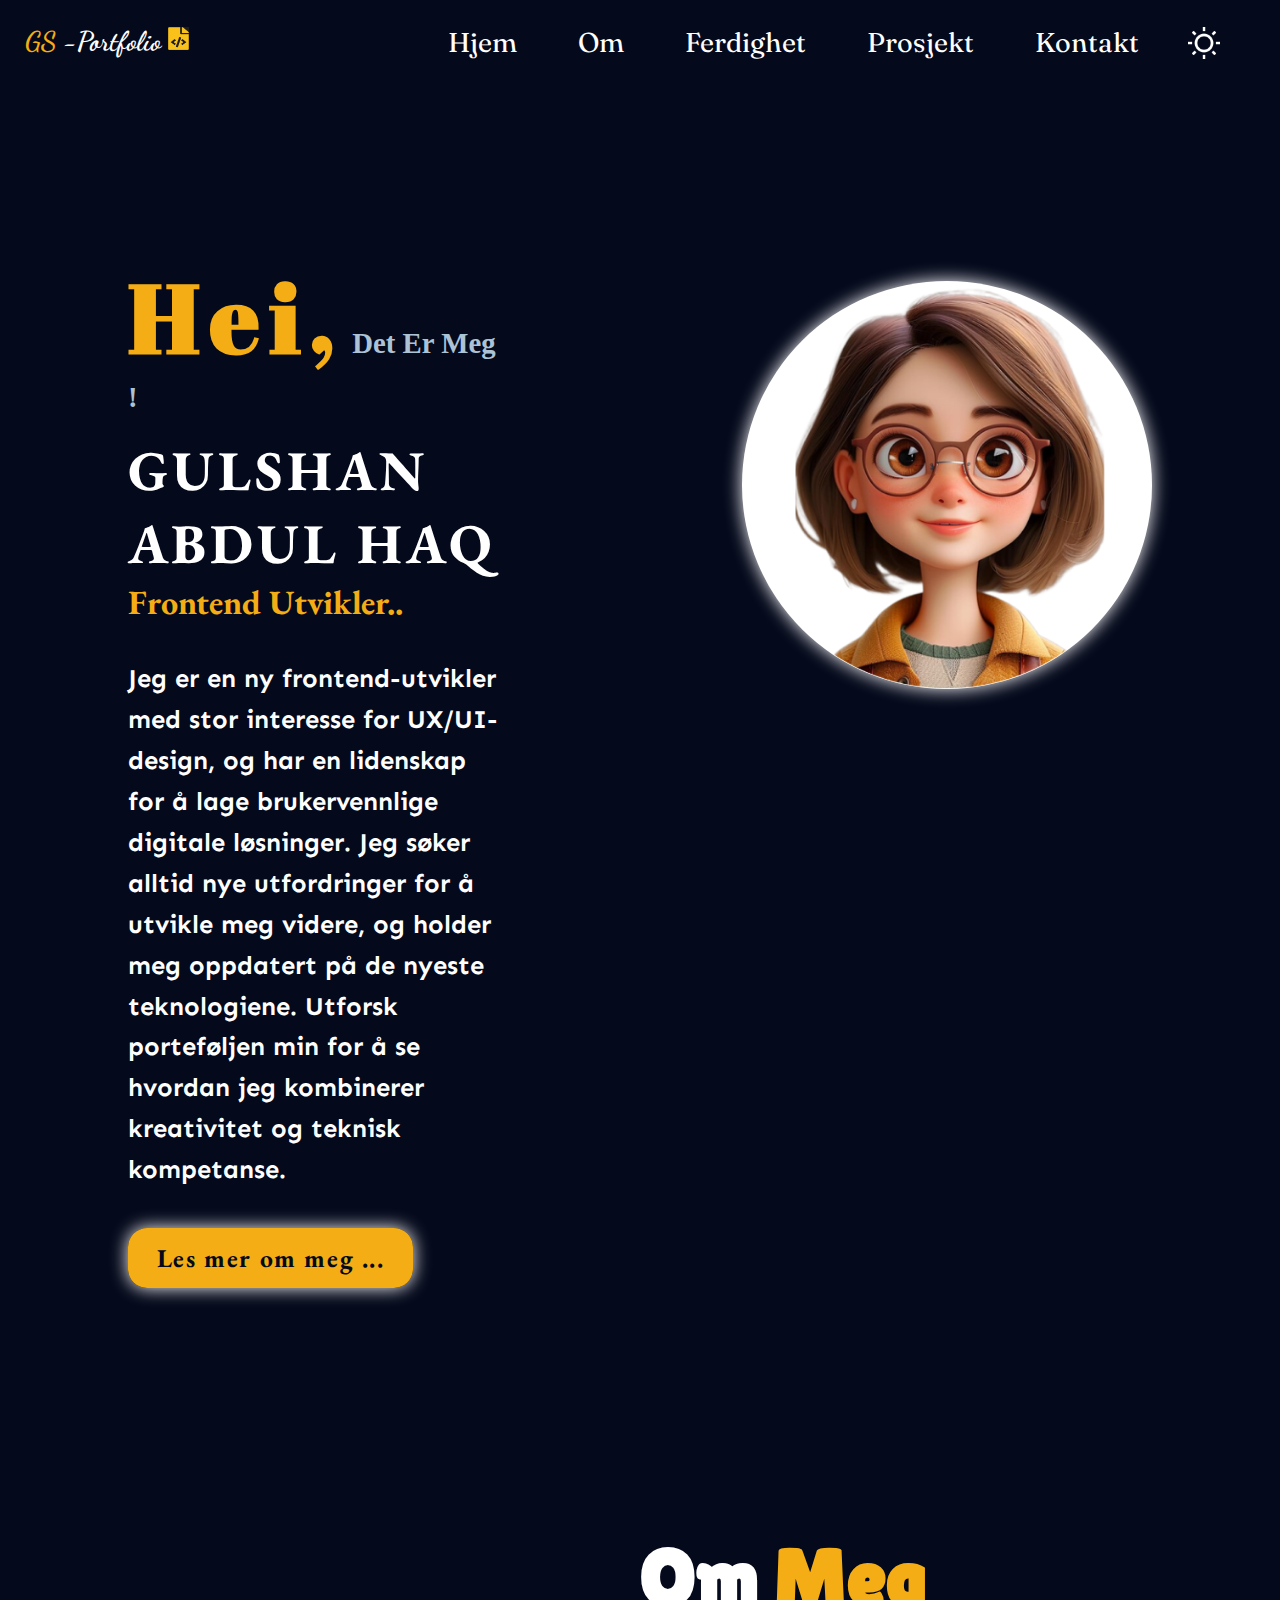
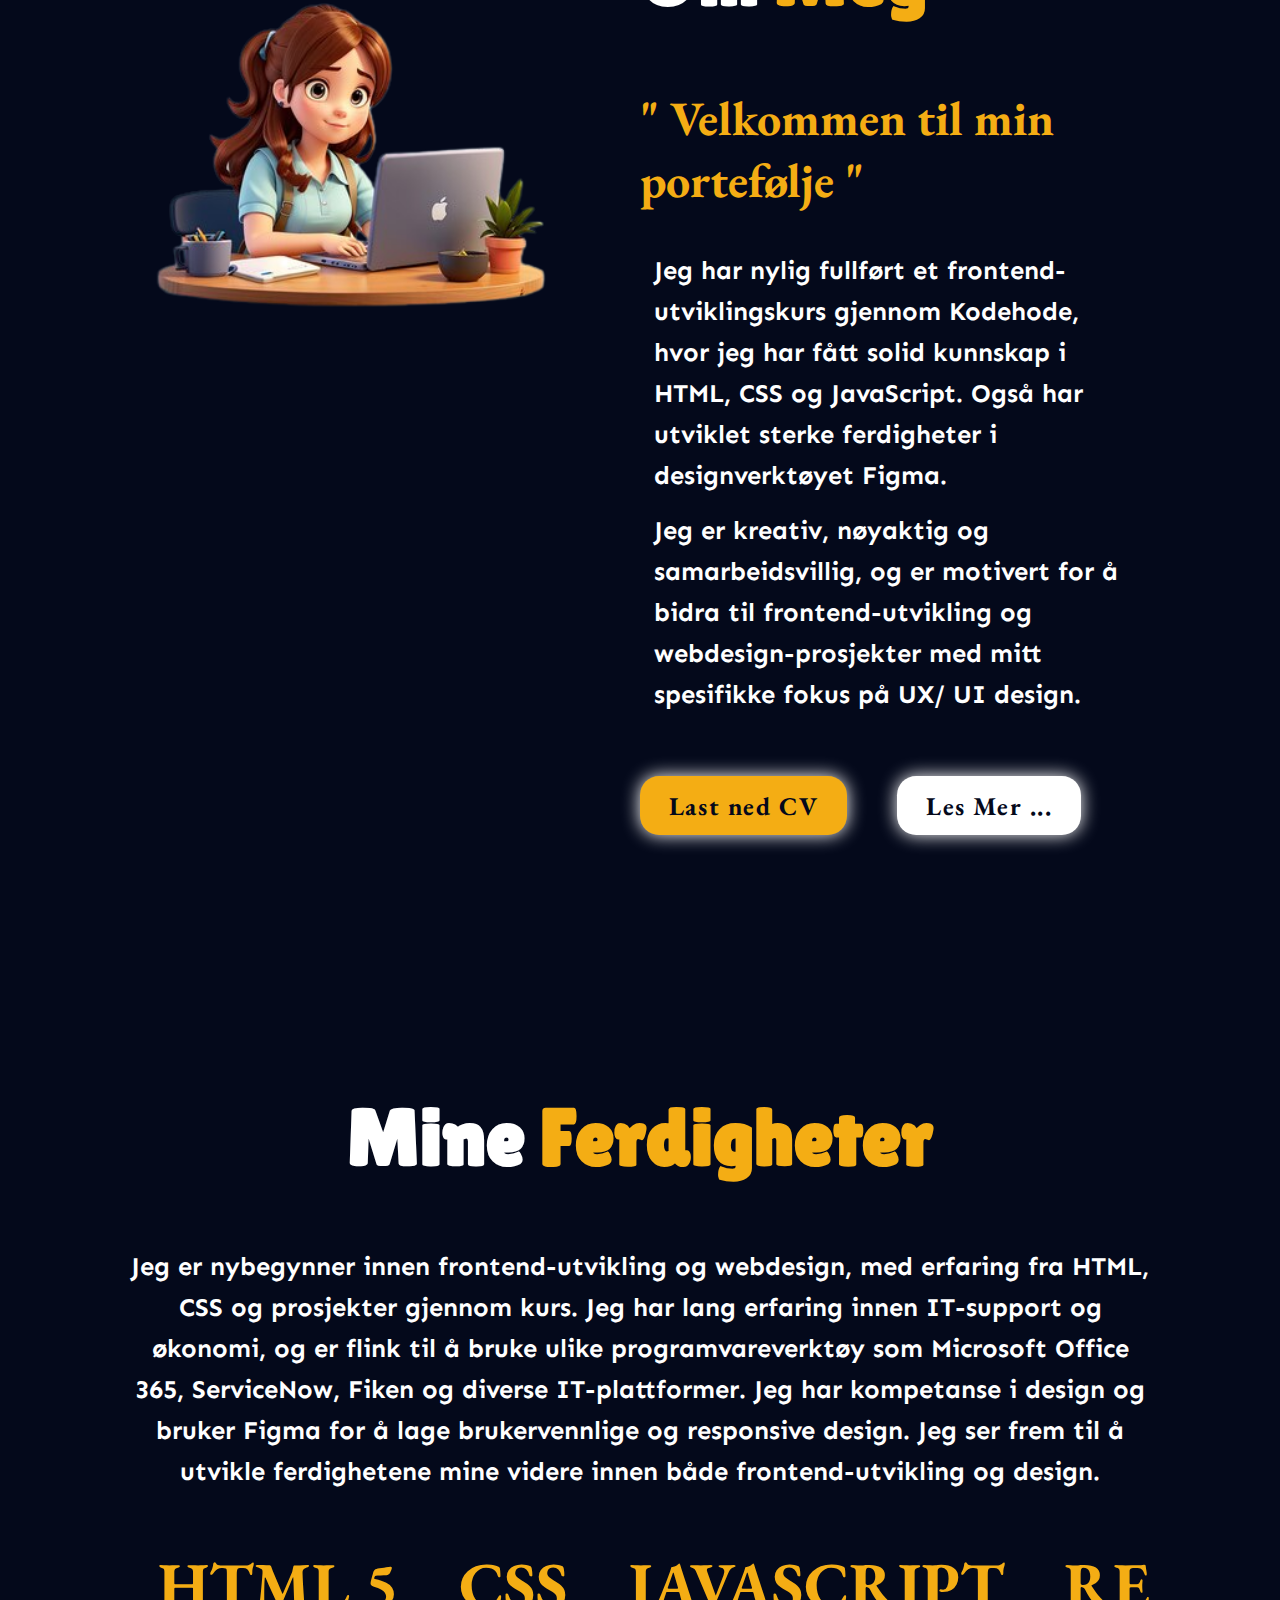
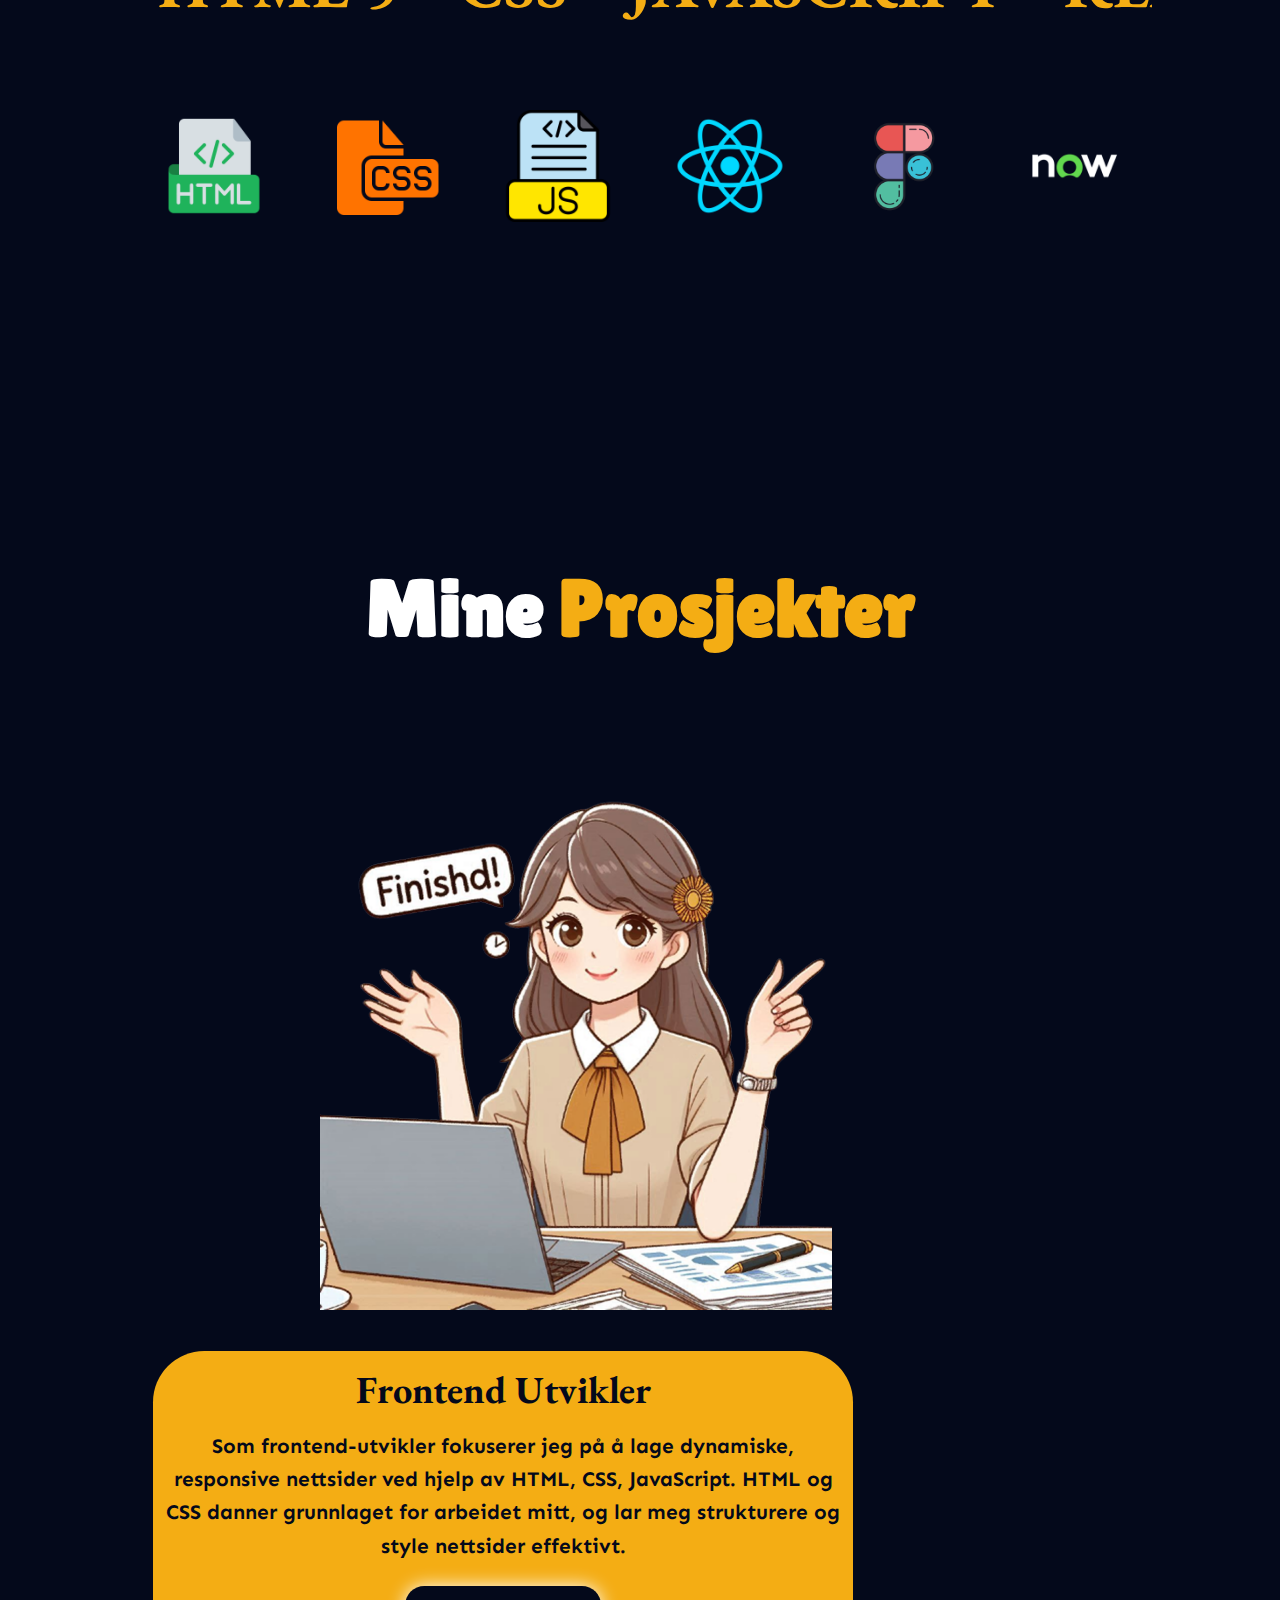
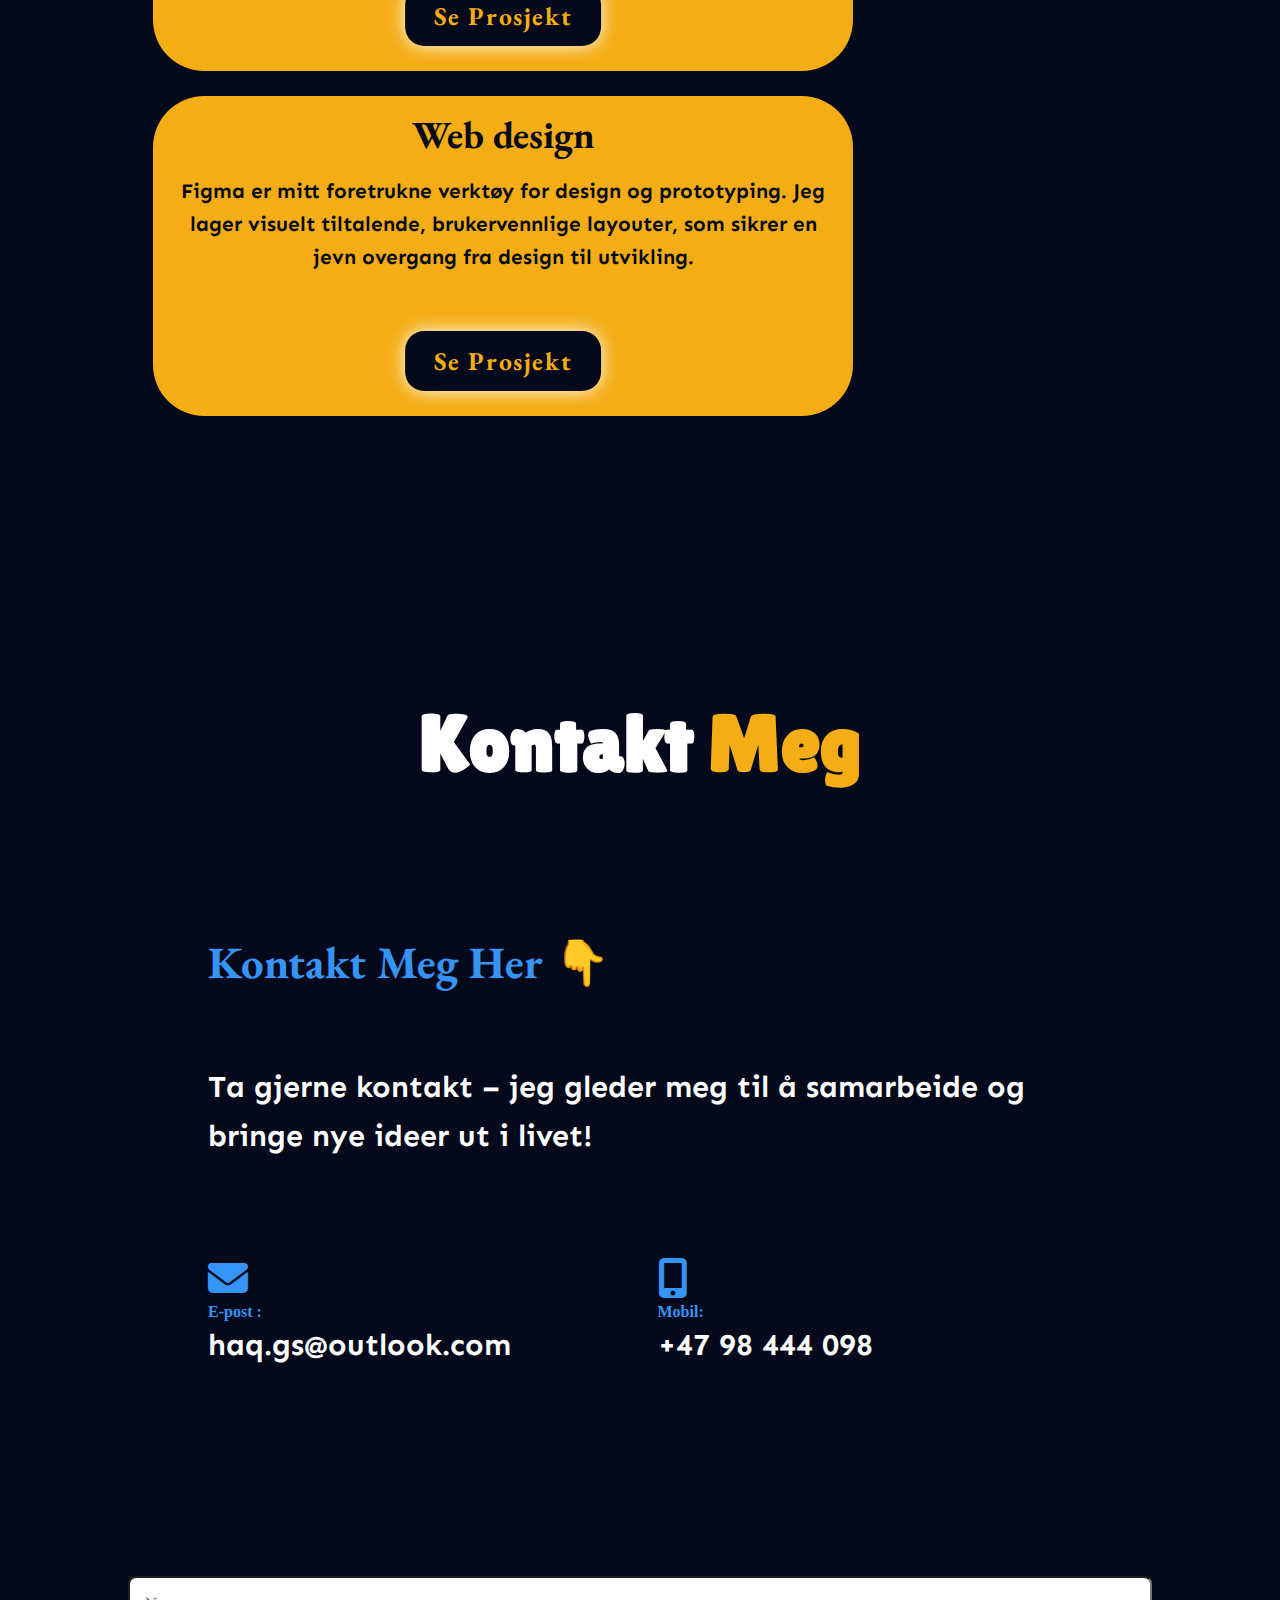
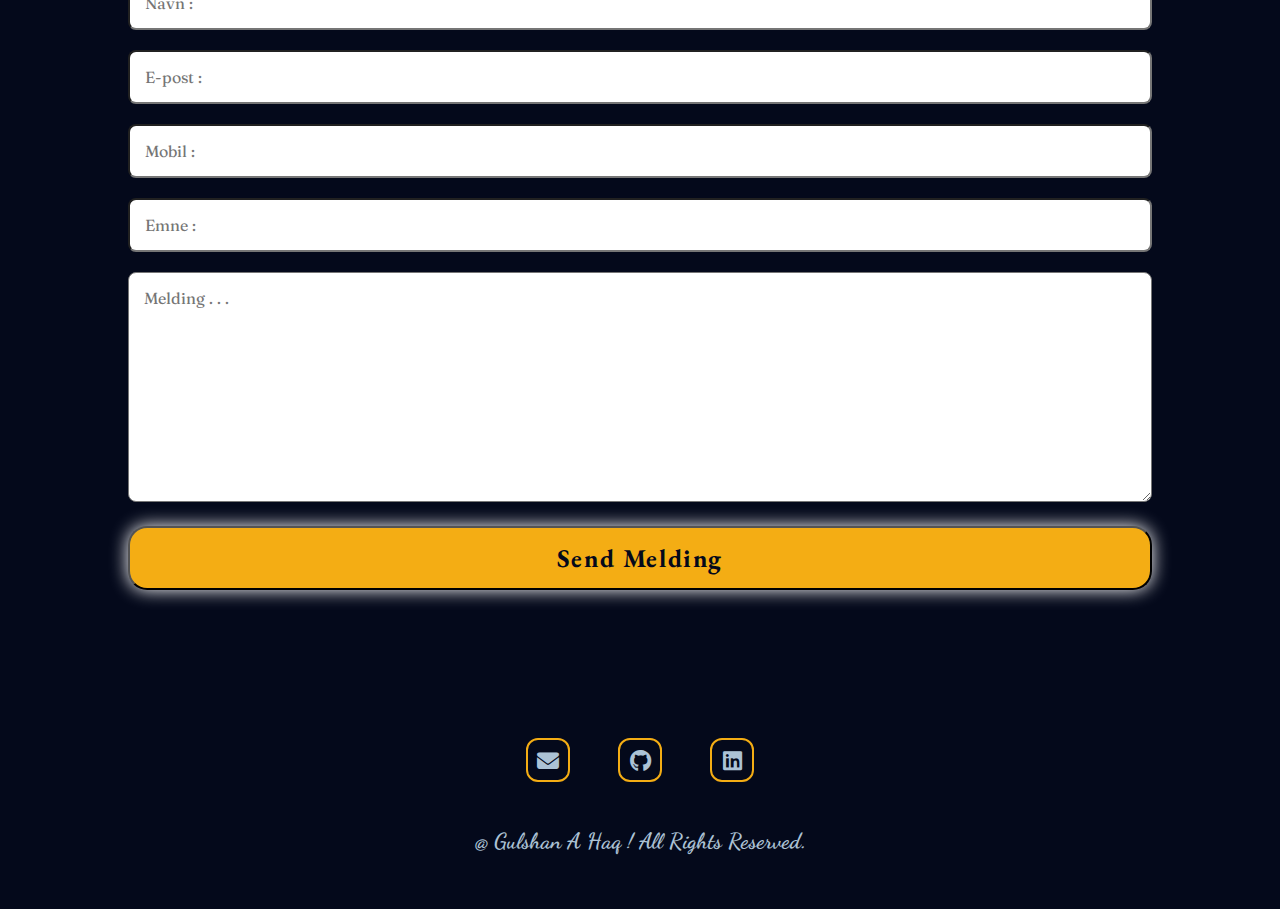
==== commit d62435d0: "img-update" ====
--- a/index.html
+++ b/index.html
@@ -102,13 +102,14 @@
       <h2 class="sec-main-title">Mine <span> Ferdigheter</span></h2>
       <div class="content-text">
         <p>
-          Som nybegynner innen Frontend-Utvikling og UX/UI-design har jeg fått
-          erfaring med HTML, CSS og JavaScript gjennom kurs og prosjekter. Jeg
-          er vant til å bruke Figma for å lage brukervennlige og responsive
-          design. I tillegg har jeg erfaring med programvare som Microsoft
-          Office 365, ServiceNow og Fiken, som gir meg en solid bakgrunn i både
-          IT-support og økonomi. Jeg er motivert for å videreutvikle
-          ferdighetene mine innen både frontend-utvikling og design.
+          Jeg er nybegynner innen frontend-utvikling og webdesign, med erfaring
+          fra HTML, CSS og prosjekter gjennom kurs. Jeg har lang erfaring innen
+          IT-support og økonomi, og er flink til å bruke ulike
+          programvareverktøy som Microsoft Office 365, ServiceNow, Fiken og
+          diverse IT-plattformer. Jeg har kompetanse i design og bruker Figma
+          for å lage brukervennlige og responsive design. Jeg ser frem til å
+          utvikle ferdighetene mine videre innen både frontend-utvikling og
+          design.
         </p>
       </div>
 
@@ -146,7 +147,7 @@
     <section class="project" id="project">
       <h2 class="sec-main-title">Mine <span>Prosjekter</span></h2>
       <div class="projects-container">
-        <img id="pro-img" src="./mode/picture.png" alt="" />
+        <img id="pro-img" src="./images/picture.png" alt="" />
         <div class="text-container">
           <div class="projects-box">
             <h4>Frontend Utvikler</h4>
--- a/style.css
+++ b/style.css
@@ -92,7 +92,6 @@
   margin-top: 10px;
   margin-right: 60px;
   cursor: pointer;
-  /* margin-left: rem; */
   align-items: center;
 }
 #menu {
